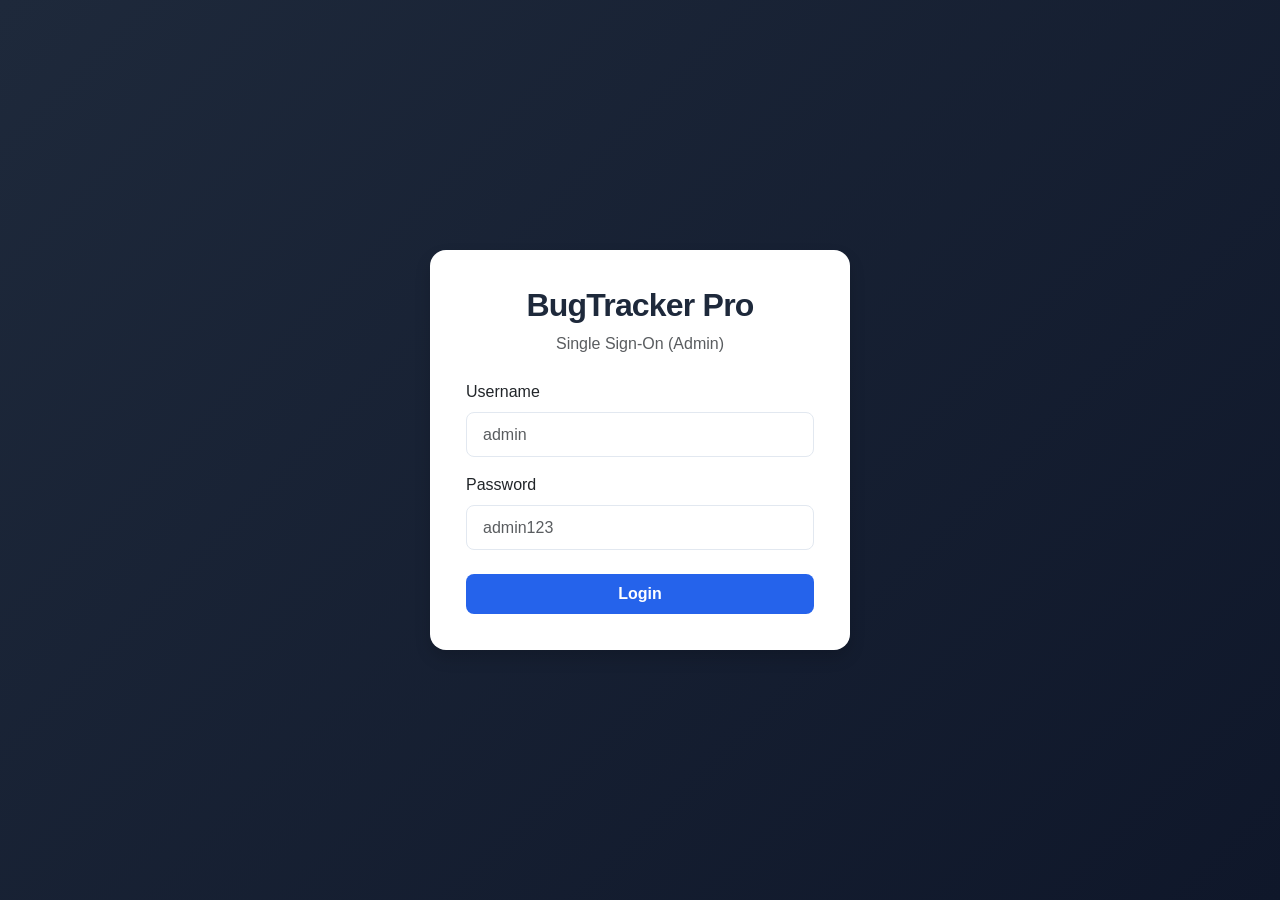
==== index.html @ f88227b3 "Add files via upload" ====
<!DOCTYPE html>
<html lang="en">
<head>
    <meta charset="UTF-8">
    <meta name="viewport" content="width=device-width, initial-scale=1.0">
    <title>BugTracker Pro | Admin Portal</title>
    
    <link href="https://cdn.jsdelivr.net/npm/bootstrap@5.3.0/dist/css/bootstrap.min.css" rel="stylesheet">
    
    <link rel="stylesheet" href="style.css">
</head>
<body class="bg-light">

    <div id="login-section" class="login-container">
        <div class="card shadow login-card">
            <div class="card-body">
                <div class="text-center mb-4">
                    <h2 class="fw-bold">BugTracker Pro</h2>
                    <p class="text-muted">Single Sign-On (Admin)</p>
                </div>
                
                <div class="mb-3">
                    <label class="form-label">Username</label>
                    <input type="text" id="username" class="form-control" placeholder="admin">
                </div>
                
                <div class="mb-4">
                    <label class="form-label">Password</label>
                    <input type="password" id="password" class="form-control" placeholder="admin123">
                </div>
                
                <button class="btn btn-primary w-100 py-2" onclick="handleLogin()">Login</button>
            </div>
        </div>
    </div>

    <div id="app-content" class="d-none">
        <nav class="navbar navbar-dark bg-dark px-4 py-3 shadow-sm">
            <span class="navbar-brand fw-bold">BugTracker Pro</span>
            <div class="d-flex align-items-center">
                <span class="text-light me-3 small">Logged in as: <strong>Admin</strong></span>
                <button class="btn btn-outline-danger btn-sm" onclick="handleLogout()">Logout</button>
            </div>
        </nav>
        
        <main class="container-fluid p-4">
            <div id="main-ui">
                 <div class="alert alert-success border-0 shadow-sm">
                    <h4 class="alert-heading">Welcome Back!</h4>
                    <p>The system is initialized and LocalStorage is active.</p>
                 </div>
                 
                 </div>
        </main>
    </div>

    <script src="storage.js"></script>
</body>
</html>
---- style.css ----
/* --- Root Variables for easy theme management --- */
:root {
    --primary: #2563eb;
    --primary-hover: #1d4ed8;
    --bg-light: #f8fafc;
    --text-main: #1e293b;
    --text-muted: #64748b;
    --white: #ffffff;
    --border-color: #e2e8f0;
    --open: #3b82f6;
    --resolved: #10b981;
    --overdue: #ef4444;
    --high: #dc2626;
    --medium: #f59e0b;
    --low: #6366f1;
}

body {
    background-color: var(--bg-light);
    color: var(--text-main);
    font-family: 'Inter', -apple-system, BlinkMacSystemFont, "Segoe UI", Roboto, sans-serif;
    margin: 0;
}

/* --- Login Section Enhancement --- */
.login-container {
    height: 100vh;
    display: flex;
    align-items: center;
    justify-content: center;
    background: linear-gradient(135deg, #1e293b 0%, #0f172a 100%);
}

.login-card {
    width: 100%;
    max-width: 420px;
    border: none;
    border-radius: 16px;
    padding: 20px;
    box-shadow: 0 25px 50px -12px rgba(0, 0, 0, 0.5);
}

.login-card h2 {
    color: var(--text-main);
    letter-spacing: -0.025em;
}

/* --- Navbar Styling --- */
.navbar {
    background-color: var(--white) !important;
    border-bottom: 1px solid var(--border-color);
    padding: 0.75rem 1.5rem;
}

.navbar-brand {
    color: var(--primary) !important;
    font-size: 1.25rem;
    letter-spacing: -0.01em;
}

/* --- Main Dashboard UI --- */
.main-content-wrapper {
    padding: 2rem;
}

.card-title {
    font-weight: 700;
    color: var(--text-main);
}

/* --- Kanban / Issue Cards --- */
.kanban-column {
    background-color: #f1f5f9;
    border-radius: 12px;
    min-height: 80vh;
    padding: 1rem;
    border: 1px solid var(--border-color);
}

.issue-card {
    background: var(--white);
    border-radius: 10px;
    padding: 1.25rem;
    margin-bottom: 1rem;
    border: 1px solid var(--border-color);
    box-shadow: 0 1px 3px rgba(0,0,0,0.1);
    transition: transform 0.2s ease, box-shadow 0.2s ease;
    cursor: pointer;
}

.issue-card:hover {
    transform: translateY(-2px);
    box-shadow: 0 10px 15px -3px rgba(0,0,0,0.1);
}

.prio-high { border-left: 5px solid var(--high); }
.prio-medium { border-left: 5px solid var(--medium); }
.prio-low { border-left: 5px solid var(--low); }

/* --- Badges & Tags --- */
.badge-status {
    font-size: 0.75rem;
    font-weight: 600;
    padding: 0.25rem 0.6rem;
    border-radius: 9999px;
    text-transform: uppercase;
}

.status-open { background: #dbeafe; color: #1e40af; }
.status-resolved { background: #dcfce7; color: #166534; }
.status-overdue { background: #fee2e2; color: #991b1b; }

/* --- Form Improvements --- */
.form-control {
    border-radius: 8px;
    border: 1px solid var(--border-color);
    padding: 0.6rem 1rem;
}

.form-control:focus {
    border-color: var(--primary);
    box-shadow: 0 0 0 3px rgba(37, 99, 235, 0.1);
}

.btn-primary {
    background-color: var(--primary);
    border: none;
    border-radius: 8px;
    font-weight: 600;
    transition: background 0.2s;
}

.btn-primary:hover {
    background-color: var(--primary-hover);
}
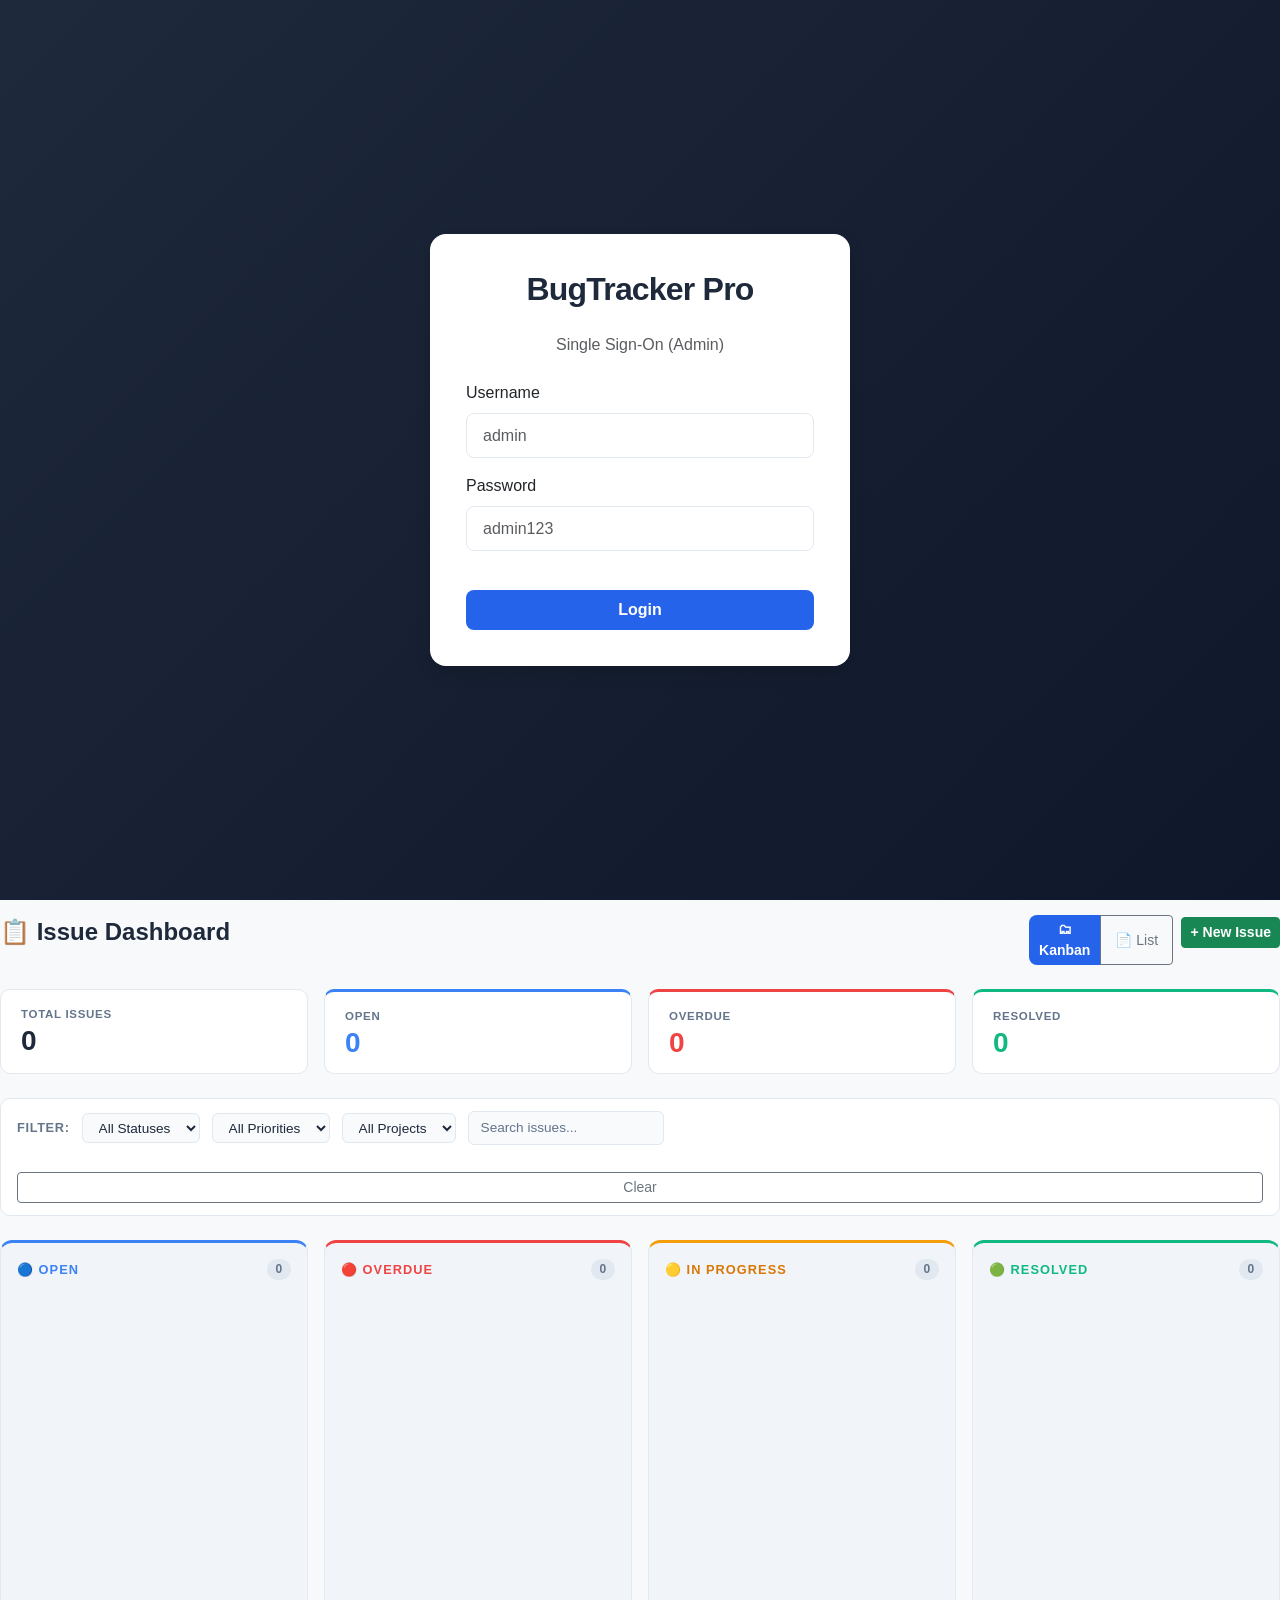
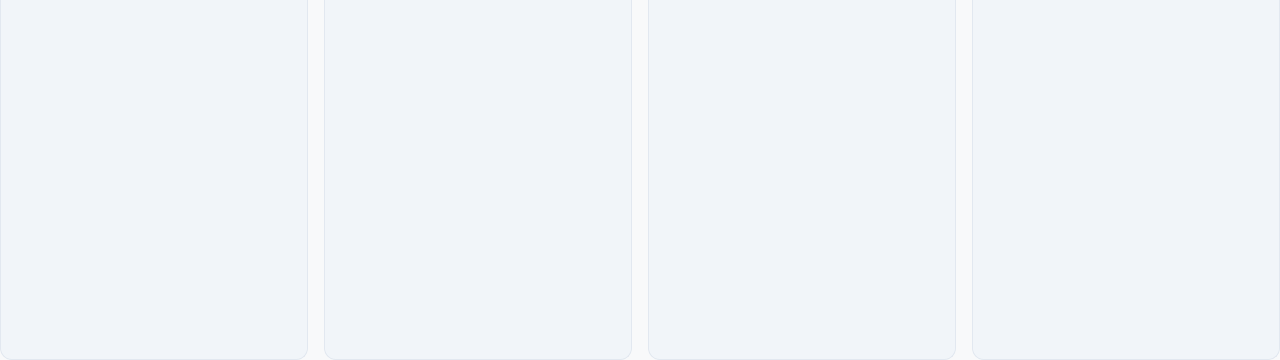
==== commit 113b58cf: "Update index.html" ====
--- a/index.html
+++ b/index.html
@@ -8,6 +8,54 @@
     <link href="https://cdn.jsdelivr.net/npm/bootstrap@5.3.0/dist/css/bootstrap.min.css" rel="stylesheet">
     
     <link rel="stylesheet" href="style.css">
+    <style>
+    .page-header { display:flex; align-items:center; justify-content:space-between; margin-bottom:1.5rem; flex-wrap:wrap; gap:0.75rem; }
+    .page-title { font-size:1.5rem; font-weight:700; color:var(--text-main); margin:0; }
+    .filter-bar { background:var(--white); border:1px solid var(--border-color); border-radius:10px; padding:0.75rem 1rem; margin-bottom:1.5rem; display:flex; align-items:center; gap:0.75rem; flex-wrap:wrap; }
+    .filter-bar select, .filter-bar input { border:1px solid var(--border-color); border-radius:6px; padding:0.35rem 0.75rem; font-size:0.85rem; color:var(--text-main); background:var(--bg-light); }
+    .filter-label { font-size:0.8rem; font-weight:600; color:var(--text-muted); text-transform:uppercase; letter-spacing:0.05em; }
+    #kanban-view .kanban-wrapper { display:grid; grid-template-columns:repeat(4,1fr); gap:1rem; align-items:start; }
+    @media(max-width:1100px){#kanban-view .kanban-wrapper{grid-template-columns:repeat(2,1fr);}}
+    @media(max-width:600px){#kanban-view .kanban-wrapper{grid-template-columns:1fr;}}
+    .kanban-column-header { display:flex; align-items:center; justify-content:space-between; margin-bottom:0.75rem; }
+    .kanban-column-title { font-size:0.8rem; font-weight:700; text-transform:uppercase; letter-spacing:0.08em; }
+    .kanban-count { background:var(--border-color); color:var(--text-muted); font-size:0.75rem; font-weight:700; border-radius:999px; padding:0.1rem 0.55rem; }
+    .issue-card .issue-summary { font-size:0.9rem; font-weight:600; color:var(--text-main); margin-bottom:0.5rem; line-height:1.3; }
+    .issue-card .issue-meta { display:flex; justify-content:space-between; align-items:center; margin-top:0.6rem; flex-wrap:wrap; gap:0.3rem; }
+    .issue-card .issue-project { font-size:0.75rem; color:var(--text-muted); font-weight:500; }
+    .issue-card .issue-assignee { font-size:0.72rem; background:#f1f5f9; color:var(--text-main); padding:0.15rem 0.5rem; border-radius:999px; font-weight:500; }
+    .issue-card .issue-date { font-size:0.72rem; color:var(--text-muted); }
+    .badge-priority { font-size:0.68rem; font-weight:700; padding:0.15rem 0.5rem; border-radius:4px; text-transform:uppercase; letter-spacing:0.04em; }
+    .prio-badge-high { background:#fee2e2; color:#991b1b; }
+    .prio-badge-medium { background:#fef3c7; color:#92400e; }
+    .prio-badge-low { background:#ede9fe; color:#4c1d95; }
+    .col-open { border-top:3px solid var(--open); }
+    .col-overdue { border-top:3px solid var(--overdue); }
+    .col-resolved { border-top:3px solid var(--resolved); }
+    #list-view table { background:var(--white); border-radius:10px; overflow:hidden; border:1px solid var(--border-color); }
+    #list-view thead th { font-size:0.75rem; font-weight:700; text-transform:uppercase; letter-spacing:0.06em; color:var(--text-muted); background:var(--bg-light); border-bottom:1px solid var(--border-color); padding:0.75rem 1rem; }
+    #list-view tbody td { font-size:0.875rem; padding:0.75rem 1rem; vertical-align:middle; border-bottom:1px solid #f1f5f9; }
+    #list-view tbody tr:last-child td { border-bottom:none; }
+    #list-view tbody tr:hover { background:#f8fafc; cursor:pointer; }
+    .stats-bar { display:grid; grid-template-columns:repeat(4,1fr); gap:1rem; margin-bottom:1.5rem; }
+    @media(max-width:700px){.stats-bar{grid-template-columns:repeat(2,1fr);}}
+    .stat-card { background:var(--white); border:1px solid var(--border-color); border-radius:10px; padding:1rem 1.25rem; }
+    .stat-card .stat-label { font-size:0.72rem; font-weight:700; text-transform:uppercase; letter-spacing:0.06em; color:var(--text-muted); margin-bottom:0.25rem; }
+    .stat-card .stat-value { font-size:1.75rem; font-weight:700; color:var(--text-main); line-height:1; }
+    .modal-content { border:none; border-radius:14px; box-shadow:0 25px 50px rgba(0,0,0,0.15); }
+    .modal-header { border-bottom:1px solid var(--border-color); padding:1.25rem 1.5rem; }
+    .modal-body { padding:1.5rem; }
+    .issue-detail-grid { display:grid; grid-template-columns:1fr 1fr; gap:1rem; }
+    @media(max-width:600px){.issue-detail-grid{grid-template-columns:1fr;}}
+    .detail-field { background:var(--bg-light); border-radius:8px; padding:0.75rem 1rem; }
+    .detail-field label { font-size:0.7rem; font-weight:700; text-transform:uppercase; letter-spacing:0.06em; color:var(--text-muted); display:block; margin-bottom:0.25rem; }
+    .detail-field .detail-value { font-size:0.9rem; font-weight:500; color:var(--text-main); }
+    .detail-field.span-2 { grid-column:span 2; }
+    .resolution-section { background:#f0fdf4; border:1px solid #bbf7d0; border-radius:10px; padding:1rem; margin-top:1rem; }
+    .resolution-section h6 { font-size:0.75rem; font-weight:700; text-transform:uppercase; letter-spacing:0.06em; color:#166534; margin-bottom:0.75rem; }
+    .empty-state { text-align:center; padding:3rem 1rem; color:var(--text-muted); }
+    .empty-state .empty-icon { font-size:2.5rem; margin-bottom:0.5rem; }
+</style>
 </head>
 <body class="bg-light">
 
@@ -54,6 +102,335 @@
         </main>
     </div>
 
+    <div id="main-ui">
+
+    <!-- Single Issue Modal -->
+    <div class="modal fade" id="issueModal" tabindex="-1">
+        <div class="modal-dialog modal-lg modal-dialog-centered">
+            <div class="modal-content">
+                <div class="modal-header">
+                    <div>
+                        <div class="d-flex align-items-center gap-2 mb-1">
+                            <span id="modal-status-badge" class="badge-status"></span>
+                            <span id="modal-priority-badge" class="badge-priority"></span>
+                        </div>
+                        <h5 class="modal-title fw-bold mb-0" id="modal-summary">Issue Title</h5>
+                    </div>
+                    <button type="button" class="btn-close" data-bs-dismiss="modal"></button>
+                </div>
+                <div class="modal-body">
+                    <div class="issue-detail-grid" id="modal-detail-grid"></div>
+                    <div id="modal-resolution-section" class="resolution-section d-none">
+                        <h6>✅ Resolution Details</h6>
+                        <div class="issue-detail-grid">
+                            <div class="detail-field">
+                                <label>Resolution Summary</label>
+                                <div class="detail-value" id="modal-res-summary">—</div>
+                            </div>
+                            <div class="detail-field">
+                                <label>Resolution Date</label>
+                                <div class="detail-value" id="modal-res-date">—</div>
+                            </div>
+                        </div>
+                    </div>
+                </div>
+                <div class="modal-footer border-0">
+                    <button class="btn btn-outline-secondary btn-sm" data-bs-dismiss="modal">Close</button>
+                    <button class="btn btn-primary btn-sm" id="modal-edit-btn">Edit Issue</button>
+                </div>
+            </div>
+        </div>
+    </div>
+
+    <!-- Page Header -->
+    <div class="page-header">
+        <h1 class="page-title">📋 Issue Dashboard</h1>
+        <div class="d-flex gap-2 align-items-center flex-wrap">
+            <div class="btn-group" role="group">
+                <button class="btn btn-primary btn-sm" id="btn-kanban" onclick="switchView('kanban')">🗂 Kanban</button>
+                <button class="btn btn-outline-secondary btn-sm" id="btn-list" onclick="switchView('list')">📄 List</button>
+            </div>
+            <a href="IssueCreation.html" class="btn btn-success btn-sm fw-semibold">+ New Issue</a>
+        </div>
+    </div>
+
+    <!-- Stats Bar -->
+    <div class="stats-bar">
+        <div class="stat-card">
+            <div class="stat-label">Total Issues</div>
+            <div class="stat-value" id="stat-total">0</div>
+        </div>
+        <div class="stat-card" style="border-top:3px solid var(--open)">
+            <div class="stat-label">Open</div>
+            <div class="stat-value" id="stat-open" style="color:var(--open)">0</div>
+        </div>
+        <div class="stat-card" style="border-top:3px solid var(--overdue)">
+            <div class="stat-label">Overdue</div>
+            <div class="stat-value" id="stat-overdue" style="color:var(--overdue)">0</div>
+        </div>
+        <div class="stat-card" style="border-top:3px solid var(--resolved)">
+            <div class="stat-label">Resolved</div>
+            <div class="stat-value" id="stat-resolved" style="color:var(--resolved)">0</div>
+        </div>
+    </div>
+
+    <!-- Filter Bar -->
+    <div class="filter-bar">
+        <span class="filter-label">Filter:</span>
+        <select id="filter-status" onchange="applyFilters()">
+            <option value="">All Statuses</option>
+            <option value="open">Open</option>
+            <option value="resolved">Resolved</option>
+            <option value="overdue">Overdue</option>
+        </select>
+        <select id="filter-priority" onchange="applyFilters()">
+            <option value="">All Priorities</option>
+            <option value="high">High</option>
+            <option value="medium">Medium</option>
+            <option value="low">Low</option>
+        </select>
+        <select id="filter-project" onchange="applyFilters()">
+            <option value="">All Projects</option>
+        </select>
+        <input type="text" id="filter-search" placeholder="Search issues..." oninput="applyFilters()" style="min-width:160px;">
+        <button class="btn btn-outline-secondary btn-sm" onclick="clearFilters()">Clear</button>
+    </div>
+
+    <!-- Kanban View -->
+    <div id="kanban-view">
+        <div class="kanban-wrapper">
+            <div class="kanban-column col-open">
+                <div class="kanban-column-header">
+                    <span class="kanban-column-title" style="color:var(--open)">🔵 Open</span>
+                    <span class="kanban-count" id="count-open">0</span>
+                </div>
+                <div id="cards-open"></div>
+                <div class="empty-state d-none" id="empty-open"><div class="empty-icon">🎉</div><div style="font-size:0.8rem">No open issues</div></div>
+            </div>
+            <div class="kanban-column col-overdue">
+                <div class="kanban-column-header">
+                    <span class="kanban-column-title" style="color:var(--overdue)">🔴 Overdue</span>
+                    <span class="kanban-count" id="count-overdue">0</span>
+                </div>
+                <div id="cards-overdue"></div>
+                <div class="empty-state d-none" id="empty-overdue"><div class="empty-icon">✅</div><div style="font-size:0.8rem">None overdue</div></div>
+            </div>
+            <div class="kanban-column" style="border-top:3px solid #f59e0b">
+                <div class="kanban-column-header">
+                    <span class="kanban-column-title" style="color:#d97706">🟡 In Progress</span>
+                    <span class="kanban-count" id="count-inprogress">0</span>
+                </div>
+                <div id="cards-inprogress"></div>
+                <div class="empty-state d-none" id="empty-inprogress"><div class="empty-icon">🚀</div><div style="font-size:0.8rem">Nothing in progress</div></div>
+            </div>
+            <div class="kanban-column col-resolved">
+                <div class="kanban-column-header">
+                    <span class="kanban-column-title" style="color:var(--resolved)">🟢 Resolved</span>
+                    <span class="kanban-count" id="count-resolved">0</span>
+                </div>
+                <div id="cards-resolved"></div>
+                <div class="empty-state d-none" id="empty-resolved"><div class="empty-icon">📭</div><div style="font-size:0.8rem">None resolved yet</div></div>
+            </div>
+        </div>
+    </div>
+
+    <!-- List View -->
+    <div id="list-view" class="d-none">
+        <div class="table-responsive">
+            <table class="table table-hover mb-0">
+                <thead>
+                    <tr>
+                        <th style="cursor:pointer" onclick="sortBy('id')">#ID ↕</th>
+                        <th style="cursor:pointer" onclick="sortBy('summary')">Summary ↕</th>
+                        <th style="cursor:pointer" onclick="sortBy('project')">Project ↕</th>
+                        <th style="cursor:pointer" onclick="sortBy('assignedTo')">Assignee ↕</th>
+                        <th style="cursor:pointer" onclick="sortBy('priority')">Priority ↕</th>
+                        <th style="cursor:pointer" onclick="sortBy('status')">Status ↕</th>
+                        <th style="cursor:pointer" onclick="sortBy('date')">Date ↕</th>
+                    </tr>
+                </thead>
+                <tbody id="list-tbody"></tbody>
+            </table>
+        </div>
+        <div class="empty-state d-none" id="empty-list">
+            <div class="empty-icon">🔍</div>
+            <div>No issues found.</div>
+        </div>
+    </div>
+
+</div><!-- end #main-ui -->
+
+    <script src="https://cdn.jsdelivr.net/npm/bootstrap@5.3.0/dist/js/bootstrap.bundle.min.js"></script>
+    
     <script src="storage.js"></script>
+
+    <script>
+let allIssues = [], filteredIssues = [], currentView = 'kanban', sortKey = 'id', sortAsc = true;
+const PRIORITY_ORDER = { high:0, medium:1, low:2 };
+
+function statusBadgeHtml(s) {
+    const m = { open:'status-open', resolved:'status-resolved', overdue:'status-overdue' };
+    return `<span class="badge-status ${m[s]||'status-open'}">${s}</span>`;
+}
+function priorityBadgeHtml(p) {
+    const m = { high:'prio-badge-high', medium:'prio-badge-medium', low:'prio-badge-low' };
+    return `<span class="badge-priority ${m[p]||'prio-badge-low'}">${p}</span>`;
+}
+function formatDate(d) {
+    if (!d) return '—';
+    const dt = new Date(d);
+    return isNaN(dt) ? d : dt.toLocaleDateString('en-ZA', { day:'2-digit', month:'short', year:'numeric' });
+}
+function loadIssues() {
+    allIssues = BTS.getData(BTS.KEYS.ISSUES) || [];
+    populateProjectFilter();
+    applyFilters();
+}
+function updateStats(issues) {
+    document.getElementById('stat-total').textContent = issues.length;
+    document.getElementById('stat-open').textContent = issues.filter(i=>i.status==='open').length;
+    document.getElementById('stat-overdue').textContent = issues.filter(i=>i.status==='overdue').length;
+    document.getElementById('stat-resolved').textContent = issues.filter(i=>i.status==='resolved').length;
+}
+function populateProjectFilter() {
+    const sel = document.getElementById('filter-project');
+    const projects = [...new Set(allIssues.map(i=>i.project).filter(Boolean))].sort();
+    const cur = sel.value;
+    sel.innerHTML = '<option value="">All Projects</option>';
+    projects.forEach(p => { const o=document.createElement('option'); o.value=p; o.textContent=p; if(p===cur)o.selected=true; sel.appendChild(o); });
+}
+function applyFilters() {
+    const sf=document.getElementById('filter-status').value;
+    const pf=document.getElementById('filter-priority').value;
+    const jf=document.getElementById('filter-project').value;
+    const qf=document.getElementById('filter-search').value.toLowerCase();
+    filteredIssues = allIssues.filter(i => {
+        if(sf && i.status!==sf) return false;
+        if(pf && i.priority!==pf) return false;
+        if(jf && i.project!==jf) return false;
+        if(qf && !(i.summary||'').toLowerCase().includes(qf) && !(i.description||'').toLowerCase().includes(qf)) return false;
+        return true;
+    });
+    updateStats(filteredIssues);
+    renderCurrentView();
+}
+function clearFilters() {
+    document.getElementById('filter-status').value='';
+    document.getElementById('filter-priority').value='';
+    document.getElementById('filter-project').value='';
+    document.getElementById('filter-search').value='';
+    applyFilters();
+}
+function switchView(view) {
+    currentView = view;
+    document.getElementById('kanban-view').classList.toggle('d-none', view!=='kanban');
+    document.getElementById('list-view').classList.toggle('d-none', view!=='list');
+    document.getElementById('btn-kanban').className = view==='kanban' ? 'btn btn-primary btn-sm' : 'btn btn-outline-secondary btn-sm';
+    document.getElementById('btn-list').className = view==='list' ? 'btn btn-primary btn-sm' : 'btn btn-outline-secondary btn-sm';
+    renderCurrentView();
+}
+function renderCurrentView() { currentView==='kanban' ? renderKanban() : renderList(); }
+function buildIssueCard(issue) {
+    const card = document.createElement('div');
+    card.className = `issue-card prio-${issue.priority}`;
+    card.innerHTML = `
+        <div class="d-flex justify-content-between align-items-start mb-1">
+            ${priorityBadgeHtml(issue.priority)}
+            <span style="font-size:0.72rem;color:var(--text-muted)">#${issue.id}</span>
+        </div>
+        <div class="issue-summary">${issue.summary||'Untitled'}</div>
+        <div class="issue-project">${issue.project||'—'}</div>
+        <div class="issue-meta">
+            <span class="issue-assignee">👤 ${issue.assignedTo||'Unassigned'}</span>
+            <span class="issue-date">${formatDate(issue.date)}</span>
+        </div>`;
+    card.addEventListener('click', ()=>openIssueModal(issue.id));
+    return card;
+}
+function renderKanban() {
+    const cols = {
+        open:       {cards:'cards-open',      count:'count-open',      empty:'empty-open'},
+        overdue:    {cards:'cards-overdue',    count:'count-overdue',   empty:'empty-overdue'},
+        inprogress: {cards:'cards-inprogress', count:'count-inprogress',empty:'empty-inprogress'},
+        resolved:   {cards:'cards-resolved',   count:'count-resolved',  empty:'empty-resolved'}
+    };
+    Object.values(cols).forEach(c=>{ document.getElementById(c.cards).innerHTML=''; });
+    const cat = {open:[],overdue:[],inprogress:[],resolved:[]};
+    filteredIssues.forEach(i=>{
+        if(i.status==='resolved') cat.resolved.push(i);
+        else if(i.status==='overdue') cat.overdue.push(i);
+        else if(i.assignedTo) cat.inprogress.push(i);
+        else cat.open.push(i);
+    });
+    Object.entries(cat).forEach(([key,issues])=>{
+        const col=cols[key];
+        document.getElementById(col.count).textContent=issues.length;
+        issues.sort((a,b)=>(PRIORITY_ORDER[a.priority]??2)-(PRIORITY_ORDER[b.priority]??2));
+        const emptyEl=document.getElementById(col.empty);
+        if(issues.length===0){emptyEl.classList.remove('d-none');}
+        else{emptyEl.classList.add('d-none');issues.forEach(i=>document.getElementById(col.cards).appendChild(buildIssueCard(i)));}
+    });
+}
+function sortBy(key) { if(sortKey===key)sortAsc=!sortAsc; else{sortKey=key;sortAsc=true;} renderList(); }
+function renderList() {
+    const tbody=document.getElementById('list-tbody');
+    const emptyEl=document.getElementById('empty-list');
+    tbody.innerHTML='';
+    const sorted=[...filteredIssues].sort((a,b)=>{
+        let av=a[sortKey]??'', bv=b[sortKey]??'';
+        if(sortKey==='priority'){av=PRIORITY_ORDER[av]??9;bv=PRIORITY_ORDER[bv]??9;}
+        if(typeof av==='string')av=av.toLowerCase();
+        if(typeof bv==='string')bv=bv.toLowerCase();
+        return sortAsc?(av<bv?-1:av>bv?1:0):(av>bv?-1:av<bv?1:0);
+    });
+    if(sorted.length===0){emptyEl.classList.remove('d-none');return;}
+    emptyEl.classList.add('d-none');
+    sorted.forEach(issue=>{
+        const tr=document.createElement('tr');
+        tr.innerHTML=`
+            <td><span style="font-size:0.75rem;color:var(--text-muted)">#${issue.id}</span></td>
+            <td><strong>${issue.summary||'—'}</strong></td>
+            <td>${issue.project||'—'}</td>
+            <td><span class="issue-assignee">👤 ${issue.assignedTo||'Unassigned'}</span></td>
+            <td>${priorityBadgeHtml(issue.priority)}</td>
+            <td>${statusBadgeHtml(issue.status)}</td>
+            <td><span style="font-size:0.8rem;color:var(--text-muted)">${formatDate(issue.date)}</span></td>`;
+        tr.addEventListener('click',()=>openIssueModal(issue.id));
+        tbody.appendChild(tr);
+    });
+}
+function openIssueModal(issueId) {
+    const issue=allIssues.find(i=>i.id==issueId);
+    if(!issue) return;
+    document.getElementById('modal-summary').textContent=issue.summary||'Untitled';
+    const sb=document.getElementById('modal-status-badge');
+    sb.className=`badge-status status-${issue.status}`; sb.textContent=issue.status;
+    const pb=document.getElementById('modal-priority-badge');
+    pb.className=`badge-priority prio-badge-${issue.priority}`; pb.textContent=issue.priority;
+    document.getElementById('modal-detail-grid').innerHTML=`
+        <div class="detail-field span-2"><label>Description</label><div class="detail-value">${issue.description||'No description.'}</div></div>
+        <div class="detail-field"><label>Project</label><div class="detail-value">${issue.project||'—'}</div></div>
+        <div class="detail-field"><label>Assigned To</label><div class="detail-value">👤 ${issue.assignedTo||'Unassigned'}</div></div>
+        <div class="detail-field"><label>Reported By</label><div class="detail-value">${issue.person||'—'}</div></div>
+        <div class="detail-field"><label>Date Identified</label><div class="detail-value">${formatDate(issue.date)}</div></div>
+        <div class="detail-field"><label>Target Resolution</label><div class="detail-value">${formatDate(issue.dueDate)}</div></div>
+        <div class="detail-field"><label>Issue ID</label><div class="detail-value">#${issue.id}</div></div>`;
+    const resSection=document.getElementById('modal-resolution-section');
+    if(issue.status==='resolved'&&(issue.resolutionSummary||issue.resolutionDate)){
+        resSection.classList.remove('d-none');
+        document.getElementById('modal-res-summary').textContent=issue.resolutionSummary||'—';
+        document.getElementById('modal-res-date').textContent=formatDate(issue.resolutionDate);
+    } else { resSection.classList.add('d-none'); }
+    document.getElementById('modal-edit-btn').onclick=()=>{ window.location.href=`IssueCreation.html?edit=${issue.id}`; };
+    new bootstrap.Modal(document.getElementById('issueModal')).show();
+}
+
+// Hook into Role 1's showApp so dashboard loads after login
+const _orig = window.showApp;
+window.showApp = function() {
+    _orig && _orig();
+    if(localStorage.getItem('bts_admin_logged_in')==='true') loadIssues();
+};
+</script>
 </body>
-</html>+</html>
--- a/style.css
+++ b/style.css
@@ -132,4 +132,92 @@
 
 .btn-primary:hover {
     background-color: var(--primary-hover);
+}
+#createForm,
+#editForm {
+  background: var(--white);
+  padding: 25px 30px;
+  border-radius: 10px;
+  max-width: 900px;
+  margin: auto;
+  box-shadow: 0 4px 12px rgba(0,0,0,0.08);
+}
+
+h2 {
+  text-align: center;
+  margin-bottom: 25px;
+}
+
+.form-row {
+  display: grid;
+  grid-template-columns: 1fr 1fr;
+  gap: 15px;
+  margin-bottom: 12px;
+}
+
+#summary,
+#description {
+  grid-column: span 2;
+}
+
+#summary,
+#description,
+#person,
+#project,
+#status,
+#priority,
+#dueDate,
+#resolutionSummary,
+#resolutionDate {
+  width: 100%;
+  padding: 10px;
+  border-radius: 6px;
+  border: 1px solid var(--border-color);
+  background: var(--white);
+  color: var(--text-main);
+  font-size: 14px;
+}
+
+#summary:focus,
+#description:focus,
+#person:focus,
+#project:focus,
+#status:focus,
+#priority:focus,
+#dueDate:focus,
+#resolutionSummary:focus,
+#resolutionDate:focus {
+  border-color: var(--primary);
+  outline: none;
+}
+
+::placeholder {
+  color: var(--text-muted);
+}
+
+#description {
+  min-height: 80px;
+}
+
+button {
+  margin-top: 15px;
+  padding: 12px;
+  width: 100%;
+  border: none;
+  border-radius: 6px;
+  background: var(--primary);
+  color: var(--white);
+  font-size: 16px;
+  cursor: pointer;
+}
+
+button:hover {
+  background: var(--primary-hover);
+}
+
+#resolutionFields {
+  background: var(--bg-light);
+  padding: 15px;
+  border-radius: 6px;
+  border: 1px solid var(--border-color);
 }
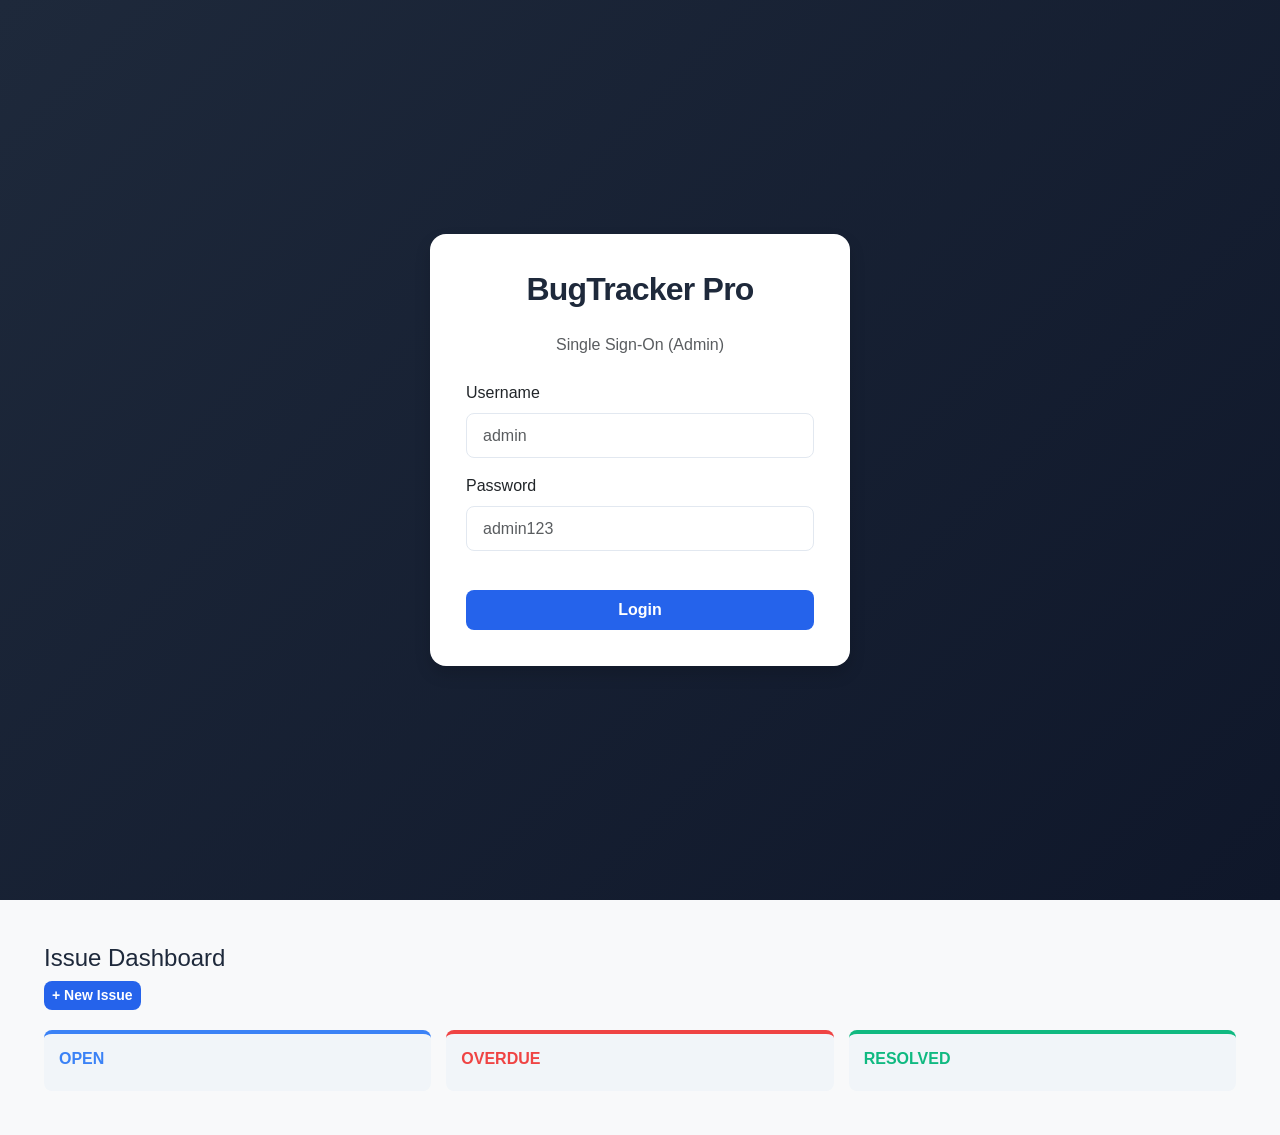
==== commit f739ad54: "Update index.html" ====
--- a/index.html
+++ b/index.html
@@ -8,54 +8,7 @@
     <link href="https://cdn.jsdelivr.net/npm/bootstrap@5.3.0/dist/css/bootstrap.min.css" rel="stylesheet">
     
     <link rel="stylesheet" href="style.css">
-    <style>
-    .page-header { display:flex; align-items:center; justify-content:space-between; margin-bottom:1.5rem; flex-wrap:wrap; gap:0.75rem; }
-    .page-title { font-size:1.5rem; font-weight:700; color:var(--text-main); margin:0; }
-    .filter-bar { background:var(--white); border:1px solid var(--border-color); border-radius:10px; padding:0.75rem 1rem; margin-bottom:1.5rem; display:flex; align-items:center; gap:0.75rem; flex-wrap:wrap; }
-    .filter-bar select, .filter-bar input { border:1px solid var(--border-color); border-radius:6px; padding:0.35rem 0.75rem; font-size:0.85rem; color:var(--text-main); background:var(--bg-light); }
-    .filter-label { font-size:0.8rem; font-weight:600; color:var(--text-muted); text-transform:uppercase; letter-spacing:0.05em; }
-    #kanban-view .kanban-wrapper { display:grid; grid-template-columns:repeat(4,1fr); gap:1rem; align-items:start; }
-    @media(max-width:1100px){#kanban-view .kanban-wrapper{grid-template-columns:repeat(2,1fr);}}
-    @media(max-width:600px){#kanban-view .kanban-wrapper{grid-template-columns:1fr;}}
-    .kanban-column-header { display:flex; align-items:center; justify-content:space-between; margin-bottom:0.75rem; }
-    .kanban-column-title { font-size:0.8rem; font-weight:700; text-transform:uppercase; letter-spacing:0.08em; }
-    .kanban-count { background:var(--border-color); color:var(--text-muted); font-size:0.75rem; font-weight:700; border-radius:999px; padding:0.1rem 0.55rem; }
-    .issue-card .issue-summary { font-size:0.9rem; font-weight:600; color:var(--text-main); margin-bottom:0.5rem; line-height:1.3; }
-    .issue-card .issue-meta { display:flex; justify-content:space-between; align-items:center; margin-top:0.6rem; flex-wrap:wrap; gap:0.3rem; }
-    .issue-card .issue-project { font-size:0.75rem; color:var(--text-muted); font-weight:500; }
-    .issue-card .issue-assignee { font-size:0.72rem; background:#f1f5f9; color:var(--text-main); padding:0.15rem 0.5rem; border-radius:999px; font-weight:500; }
-    .issue-card .issue-date { font-size:0.72rem; color:var(--text-muted); }
-    .badge-priority { font-size:0.68rem; font-weight:700; padding:0.15rem 0.5rem; border-radius:4px; text-transform:uppercase; letter-spacing:0.04em; }
-    .prio-badge-high { background:#fee2e2; color:#991b1b; }
-    .prio-badge-medium { background:#fef3c7; color:#92400e; }
-    .prio-badge-low { background:#ede9fe; color:#4c1d95; }
-    .col-open { border-top:3px solid var(--open); }
-    .col-overdue { border-top:3px solid var(--overdue); }
-    .col-resolved { border-top:3px solid var(--resolved); }
-    #list-view table { background:var(--white); border-radius:10px; overflow:hidden; border:1px solid var(--border-color); }
-    #list-view thead th { font-size:0.75rem; font-weight:700; text-transform:uppercase; letter-spacing:0.06em; color:var(--text-muted); background:var(--bg-light); border-bottom:1px solid var(--border-color); padding:0.75rem 1rem; }
-    #list-view tbody td { font-size:0.875rem; padding:0.75rem 1rem; vertical-align:middle; border-bottom:1px solid #f1f5f9; }
-    #list-view tbody tr:last-child td { border-bottom:none; }
-    #list-view tbody tr:hover { background:#f8fafc; cursor:pointer; }
-    .stats-bar { display:grid; grid-template-columns:repeat(4,1fr); gap:1rem; margin-bottom:1.5rem; }
-    @media(max-width:700px){.stats-bar{grid-template-columns:repeat(2,1fr);}}
-    .stat-card { background:var(--white); border:1px solid var(--border-color); border-radius:10px; padding:1rem 1.25rem; }
-    .stat-card .stat-label { font-size:0.72rem; font-weight:700; text-transform:uppercase; letter-spacing:0.06em; color:var(--text-muted); margin-bottom:0.25rem; }
-    .stat-card .stat-value { font-size:1.75rem; font-weight:700; color:var(--text-main); line-height:1; }
-    .modal-content { border:none; border-radius:14px; box-shadow:0 25px 50px rgba(0,0,0,0.15); }
-    .modal-header { border-bottom:1px solid var(--border-color); padding:1.25rem 1.5rem; }
-    .modal-body { padding:1.5rem; }
-    .issue-detail-grid { display:grid; grid-template-columns:1fr 1fr; gap:1rem; }
-    @media(max-width:600px){.issue-detail-grid{grid-template-columns:1fr;}}
-    .detail-field { background:var(--bg-light); border-radius:8px; padding:0.75rem 1rem; }
-    .detail-field label { font-size:0.7rem; font-weight:700; text-transform:uppercase; letter-spacing:0.06em; color:var(--text-muted); display:block; margin-bottom:0.25rem; }
-    .detail-field .detail-value { font-size:0.9rem; font-weight:500; color:var(--text-main); }
-    .detail-field.span-2 { grid-column:span 2; }
-    .resolution-section { background:#f0fdf4; border:1px solid #bbf7d0; border-radius:10px; padding:1rem; margin-top:1rem; }
-    .resolution-section h6 { font-size:0.75rem; font-weight:700; text-transform:uppercase; letter-spacing:0.06em; color:#166534; margin-bottom:0.75rem; }
-    .empty-state { text-align:center; padding:3rem 1rem; color:var(--text-muted); }
-    .empty-state .empty-icon { font-size:2.5rem; margin-bottom:0.5rem; }
-</style>
+   
 </head>
 <body class="bg-light">
 
@@ -101,336 +54,149 @@
                  </div>
         </main>
     </div>
-
-    <div id="main-ui">
-
-    <!-- Single Issue Modal -->
-    <div class="modal fade" id="issueModal" tabindex="-1">
-        <div class="modal-dialog modal-lg modal-dialog-centered">
-            <div class="modal-content">
-                <div class="modal-header">
-                    <div>
-                        <div class="d-flex align-items-center gap-2 mb-1">
-                            <span id="modal-status-badge" class="badge-status"></span>
-                            <span id="modal-priority-badge" class="badge-priority"></span>
-                        </div>
-                        <h5 class="modal-title fw-bold mb-0" id="modal-summary">Issue Title</h5>
-                    </div>
-                    <button type="button" class="btn-close" data-bs-dismiss="modal"></button>
-                </div>
-                <div class="modal-body">
-                    <div class="issue-detail-grid" id="modal-detail-grid"></div>
-                    <div id="modal-resolution-section" class="resolution-section d-none">
-                        <h6>✅ Resolution Details</h6>
-                        <div class="issue-detail-grid">
-                            <div class="detail-field">
-                                <label>Resolution Summary</label>
-                                <div class="detail-value" id="modal-res-summary">—</div>
-                            </div>
-                            <div class="detail-field">
-                                <label>Resolution Date</label>
-                                <div class="detail-value" id="modal-res-date">—</div>
-                            </div>
-                        </div>
-                    </div>
-                </div>
-                <div class="modal-footer border-0">
-                    <button class="btn btn-outline-secondary btn-sm" data-bs-dismiss="modal">Close</button>
-                    <button class="btn btn-primary btn-sm" id="modal-edit-btn">Edit Issue</button>
-                </div>
+ 
+    <main class="container-fluid p-4">
+            <div id="main-ui" style="padding: 20px;">
+
+                <!-- Header -->
+                <div style="margin-bottom: 20px;">
+                    <h4>Issue Dashboard</h4>
+                    <a href="IssueCreation.html" class="btn btn-primary btn-sm">+ New Issue</a>
+                </div>
+
+                <!-- Single Issue Detail -->
+                <div id="issue-detail" style="display: none; background: white; border: 1px solid #ddd; border-radius: 8px; padding: 20px; margin-bottom: 20px;">
+                    <button id="close-detail-btn" class="btn btn-danger btn-sm" style="float: right;">Close</button>
+                    <h5 id="detail-summary"></h5>
+                    <hr>
+                    <p><strong>Description:</strong> <span id="detail-description"></span></p>
+                    <p><strong>Project:</strong> <span id="detail-project"></span></p>
+                    <p><strong>Assigned To:</strong> <span id="detail-assignedTo"></span></p>
+                    <p><strong>Reported By:</strong> <span id="detail-person"></span></p>
+                    <p><strong>Status:</strong> <span id="detail-status"></span></p>
+                    <p><strong>Priority:</strong> <span id="detail-priority"></span></p>
+                    <p><strong>Date Identified:</strong> <span id="detail-date"></span></p>
+                    <p><strong>Due Date:</strong> <span id="detail-dueDate"></span></p>
+
+                    <div id="detail-resolution" style="display: none; background: #f0fff4; border: 1px solid #b2dfdb; padding: 10px; border-radius: 6px; margin-top: 10px;">
+                        <p><strong>Resolution Summary:</strong> <span id="detail-resolutionSummary"></span></p>
+                        <p><strong>Resolution Date:</strong> <span id="detail-resolutionDate"></span></p>
+                    </div>
+                </div>
+
+                <!-- Kanban Board -->
+                <div style="display: grid; grid-template-columns: repeat(3, 1fr); gap: 15px;">
+
+                    <div style="background: #f1f5f9; border-radius: 8px; padding: 15px; border-top: 4px solid #3b82f6;">
+                        <h6 style="color: #3b82f6; text-transform: uppercase; font-weight: 700;">Open</h6>
+                        <div id="col-open"></div>
+                    </div>
+
+                    <div style="background: #f1f5f9; border-radius: 8px; padding: 15px; border-top: 4px solid #ef4444;">
+                        <h6 style="color: #ef4444; text-transform: uppercase; font-weight: 700;">Overdue</h6>
+                        <div id="col-overdue"></div>
+                    </div>
+
+                    <div style="background: #f1f5f9; border-radius: 8px; padding: 15px; border-top: 4px solid #10b981;">
+                        <h6 style="color: #10b981; text-transform: uppercase; font-weight: 700;">Resolved</h6>
+                        <div id="col-resolved"></div>
+                    </div>
+
+                </div>
+
             </div>
-        </div>
+        </main>
     </div>
 
-    <!-- Page Header -->
-    <div class="page-header">
-        <h1 class="page-title">📋 Issue Dashboard</h1>
-        <div class="d-flex gap-2 align-items-center flex-wrap">
-            <div class="btn-group" role="group">
-                <button class="btn btn-primary btn-sm" id="btn-kanban" onclick="switchView('kanban')">🗂 Kanban</button>
-                <button class="btn btn-outline-secondary btn-sm" id="btn-list" onclick="switchView('list')">📄 List</button>
-            </div>
-            <a href="IssueCreation.html" class="btn btn-success btn-sm fw-semibold">+ New Issue</a>
-        </div>
-    </div>
-
-    <!-- Stats Bar -->
-    <div class="stats-bar">
-        <div class="stat-card">
-            <div class="stat-label">Total Issues</div>
-            <div class="stat-value" id="stat-total">0</div>
-        </div>
-        <div class="stat-card" style="border-top:3px solid var(--open)">
-            <div class="stat-label">Open</div>
-            <div class="stat-value" id="stat-open" style="color:var(--open)">0</div>
-        </div>
-        <div class="stat-card" style="border-top:3px solid var(--overdue)">
-            <div class="stat-label">Overdue</div>
-            <div class="stat-value" id="stat-overdue" style="color:var(--overdue)">0</div>
-        </div>
-        <div class="stat-card" style="border-top:3px solid var(--resolved)">
-            <div class="stat-label">Resolved</div>
-            <div class="stat-value" id="stat-resolved" style="color:var(--resolved)">0</div>
-        </div>
-    </div>
-
-    <!-- Filter Bar -->
-    <div class="filter-bar">
-        <span class="filter-label">Filter:</span>
-        <select id="filter-status" onchange="applyFilters()">
-            <option value="">All Statuses</option>
-            <option value="open">Open</option>
-            <option value="resolved">Resolved</option>
-            <option value="overdue">Overdue</option>
-        </select>
-        <select id="filter-priority" onchange="applyFilters()">
-            <option value="">All Priorities</option>
-            <option value="high">High</option>
-            <option value="medium">Medium</option>
-            <option value="low">Low</option>
-        </select>
-        <select id="filter-project" onchange="applyFilters()">
-            <option value="">All Projects</option>
-        </select>
-        <input type="text" id="filter-search" placeholder="Search issues..." oninput="applyFilters()" style="min-width:160px;">
-        <button class="btn btn-outline-secondary btn-sm" onclick="clearFilters()">Clear</button>
-    </div>
-
-    <!-- Kanban View -->
-    <div id="kanban-view">
-        <div class="kanban-wrapper">
-            <div class="kanban-column col-open">
-                <div class="kanban-column-header">
-                    <span class="kanban-column-title" style="color:var(--open)">🔵 Open</span>
-                    <span class="kanban-count" id="count-open">0</span>
-                </div>
-                <div id="cards-open"></div>
-                <div class="empty-state d-none" id="empty-open"><div class="empty-icon">🎉</div><div style="font-size:0.8rem">No open issues</div></div>
-            </div>
-            <div class="kanban-column col-overdue">
-                <div class="kanban-column-header">
-                    <span class="kanban-column-title" style="color:var(--overdue)">🔴 Overdue</span>
-                    <span class="kanban-count" id="count-overdue">0</span>
-                </div>
-                <div id="cards-overdue"></div>
-                <div class="empty-state d-none" id="empty-overdue"><div class="empty-icon">✅</div><div style="font-size:0.8rem">None overdue</div></div>
-            </div>
-            <div class="kanban-column" style="border-top:3px solid #f59e0b">
-                <div class="kanban-column-header">
-                    <span class="kanban-column-title" style="color:#d97706">🟡 In Progress</span>
-                    <span class="kanban-count" id="count-inprogress">0</span>
-                </div>
-                <div id="cards-inprogress"></div>
-                <div class="empty-state d-none" id="empty-inprogress"><div class="empty-icon">🚀</div><div style="font-size:0.8rem">Nothing in progress</div></div>
-            </div>
-            <div class="kanban-column col-resolved">
-                <div class="kanban-column-header">
-                    <span class="kanban-column-title" style="color:var(--resolved)">🟢 Resolved</span>
-                    <span class="kanban-count" id="count-resolved">0</span>
-                </div>
-                <div id="cards-resolved"></div>
-                <div class="empty-state d-none" id="empty-resolved"><div class="empty-icon">📭</div><div style="font-size:0.8rem">None resolved yet</div></div>
-            </div>
-        </div>
-    </div>
-
-    <!-- List View -->
-    <div id="list-view" class="d-none">
-        <div class="table-responsive">
-            <table class="table table-hover mb-0">
-                <thead>
-                    <tr>
-                        <th style="cursor:pointer" onclick="sortBy('id')">#ID ↕</th>
-                        <th style="cursor:pointer" onclick="sortBy('summary')">Summary ↕</th>
-                        <th style="cursor:pointer" onclick="sortBy('project')">Project ↕</th>
-                        <th style="cursor:pointer" onclick="sortBy('assignedTo')">Assignee ↕</th>
-                        <th style="cursor:pointer" onclick="sortBy('priority')">Priority ↕</th>
-                        <th style="cursor:pointer" onclick="sortBy('status')">Status ↕</th>
-                        <th style="cursor:pointer" onclick="sortBy('date')">Date ↕</th>
-                    </tr>
-                </thead>
-                <tbody id="list-tbody"></tbody>
-            </table>
-        </div>
-        <div class="empty-state d-none" id="empty-list">
-            <div class="empty-icon">🔍</div>
-            <div>No issues found.</div>
-        </div>
-    </div>
-
-</div><!-- end #main-ui -->
-
-    <script src="https://cdn.jsdelivr.net/npm/bootstrap@5.3.0/dist/js/bootstrap.bundle.min.js"></script>
-    
     <script src="storage.js"></script>
-
     <script>
-let allIssues = [], filteredIssues = [], currentView = 'kanban', sortKey = 'id', sortAsc = true;
-const PRIORITY_ORDER = { high:0, medium:1, low:2 };
-
-function statusBadgeHtml(s) {
-    const m = { open:'status-open', resolved:'status-resolved', overdue:'status-overdue' };
-    return `<span class="badge-status ${m[s]||'status-open'}">${s}</span>`;
-}
-function priorityBadgeHtml(p) {
-    const m = { high:'prio-badge-high', medium:'prio-badge-medium', low:'prio-badge-low' };
-    return `<span class="badge-priority ${m[p]||'prio-badge-low'}">${p}</span>`;
-}
-function formatDate(d) {
-    if (!d) return '—';
-    const dt = new Date(d);
-    return isNaN(dt) ? d : dt.toLocaleDateString('en-ZA', { day:'2-digit', month:'short', year:'numeric' });
-}
-function loadIssues() {
-    allIssues = BTS.getData(BTS.KEYS.ISSUES) || [];
-    populateProjectFilter();
-    applyFilters();
-}
-function updateStats(issues) {
-    document.getElementById('stat-total').textContent = issues.length;
-    document.getElementById('stat-open').textContent = issues.filter(i=>i.status==='open').length;
-    document.getElementById('stat-overdue').textContent = issues.filter(i=>i.status==='overdue').length;
-    document.getElementById('stat-resolved').textContent = issues.filter(i=>i.status==='resolved').length;
-}
-function populateProjectFilter() {
-    const sel = document.getElementById('filter-project');
-    const projects = [...new Set(allIssues.map(i=>i.project).filter(Boolean))].sort();
-    const cur = sel.value;
-    sel.innerHTML = '<option value="">All Projects</option>';
-    projects.forEach(p => { const o=document.createElement('option'); o.value=p; o.textContent=p; if(p===cur)o.selected=true; sel.appendChild(o); });
-}
-function applyFilters() {
-    const sf=document.getElementById('filter-status').value;
-    const pf=document.getElementById('filter-priority').value;
-    const jf=document.getElementById('filter-project').value;
-    const qf=document.getElementById('filter-search').value.toLowerCase();
-    filteredIssues = allIssues.filter(i => {
-        if(sf && i.status!==sf) return false;
-        if(pf && i.priority!==pf) return false;
-        if(jf && i.project!==jf) return false;
-        if(qf && !(i.summary||'').toLowerCase().includes(qf) && !(i.description||'').toLowerCase().includes(qf)) return false;
-        return true;
-    });
-    updateStats(filteredIssues);
-    renderCurrentView();
-}
-function clearFilters() {
-    document.getElementById('filter-status').value='';
-    document.getElementById('filter-priority').value='';
-    document.getElementById('filter-project').value='';
-    document.getElementById('filter-search').value='';
-    applyFilters();
-}
-function switchView(view) {
-    currentView = view;
-    document.getElementById('kanban-view').classList.toggle('d-none', view!=='kanban');
-    document.getElementById('list-view').classList.toggle('d-none', view!=='list');
-    document.getElementById('btn-kanban').className = view==='kanban' ? 'btn btn-primary btn-sm' : 'btn btn-outline-secondary btn-sm';
-    document.getElementById('btn-list').className = view==='list' ? 'btn btn-primary btn-sm' : 'btn btn-outline-secondary btn-sm';
-    renderCurrentView();
-}
-function renderCurrentView() { currentView==='kanban' ? renderKanban() : renderList(); }
-function buildIssueCard(issue) {
-    const card = document.createElement('div');
-    card.className = `issue-card prio-${issue.priority}`;
-    card.innerHTML = `
-        <div class="d-flex justify-content-between align-items-start mb-1">
-            ${priorityBadgeHtml(issue.priority)}
-            <span style="font-size:0.72rem;color:var(--text-muted)">#${issue.id}</span>
-        </div>
-        <div class="issue-summary">${issue.summary||'Untitled'}</div>
-        <div class="issue-project">${issue.project||'—'}</div>
-        <div class="issue-meta">
-            <span class="issue-assignee">👤 ${issue.assignedTo||'Unassigned'}</span>
-            <span class="issue-date">${formatDate(issue.date)}</span>
-        </div>`;
-    card.addEventListener('click', ()=>openIssueModal(issue.id));
-    return card;
-}
-function renderKanban() {
-    const cols = {
-        open:       {cards:'cards-open',      count:'count-open',      empty:'empty-open'},
-        overdue:    {cards:'cards-overdue',    count:'count-overdue',   empty:'empty-overdue'},
-        inprogress: {cards:'cards-inprogress', count:'count-inprogress',empty:'empty-inprogress'},
-        resolved:   {cards:'cards-resolved',   count:'count-resolved',  empty:'empty-resolved'}
-    };
-    Object.values(cols).forEach(c=>{ document.getElementById(c.cards).innerHTML=''; });
-    const cat = {open:[],overdue:[],inprogress:[],resolved:[]};
-    filteredIssues.forEach(i=>{
-        if(i.status==='resolved') cat.resolved.push(i);
-        else if(i.status==='overdue') cat.overdue.push(i);
-        else if(i.assignedTo) cat.inprogress.push(i);
-        else cat.open.push(i);
-    });
-    Object.entries(cat).forEach(([key,issues])=>{
-        const col=cols[key];
-        document.getElementById(col.count).textContent=issues.length;
-        issues.sort((a,b)=>(PRIORITY_ORDER[a.priority]??2)-(PRIORITY_ORDER[b.priority]??2));
-        const emptyEl=document.getElementById(col.empty);
-        if(issues.length===0){emptyEl.classList.remove('d-none');}
-        else{emptyEl.classList.add('d-none');issues.forEach(i=>document.getElementById(col.cards).appendChild(buildIssueCard(i)));}
-    });
-}
-function sortBy(key) { if(sortKey===key)sortAsc=!sortAsc; else{sortKey=key;sortAsc=true;} renderList(); }
-function renderList() {
-    const tbody=document.getElementById('list-tbody');
-    const emptyEl=document.getElementById('empty-list');
-    tbody.innerHTML='';
-    const sorted=[...filteredIssues].sort((a,b)=>{
-        let av=a[sortKey]??'', bv=b[sortKey]??'';
-        if(sortKey==='priority'){av=PRIORITY_ORDER[av]??9;bv=PRIORITY_ORDER[bv]??9;}
-        if(typeof av==='string')av=av.toLowerCase();
-        if(typeof bv==='string')bv=bv.toLowerCase();
-        return sortAsc?(av<bv?-1:av>bv?1:0):(av>bv?-1:av<bv?1:0);
-    });
-    if(sorted.length===0){emptyEl.classList.remove('d-none');return;}
-    emptyEl.classList.add('d-none');
-    sorted.forEach(issue=>{
-        const tr=document.createElement('tr');
-        tr.innerHTML=`
-            <td><span style="font-size:0.75rem;color:var(--text-muted)">#${issue.id}</span></td>
-            <td><strong>${issue.summary||'—'}</strong></td>
-            <td>${issue.project||'—'}</td>
-            <td><span class="issue-assignee">👤 ${issue.assignedTo||'Unassigned'}</span></td>
-            <td>${priorityBadgeHtml(issue.priority)}</td>
-            <td>${statusBadgeHtml(issue.status)}</td>
-            <td><span style="font-size:0.8rem;color:var(--text-muted)">${formatDate(issue.date)}</span></td>`;
-        tr.addEventListener('click',()=>openIssueModal(issue.id));
-        tbody.appendChild(tr);
-    });
-}
-function openIssueModal(issueId) {
-    const issue=allIssues.find(i=>i.id==issueId);
-    if(!issue) return;
-    document.getElementById('modal-summary').textContent=issue.summary||'Untitled';
-    const sb=document.getElementById('modal-status-badge');
-    sb.className=`badge-status status-${issue.status}`; sb.textContent=issue.status;
-    const pb=document.getElementById('modal-priority-badge');
-    pb.className=`badge-priority prio-badge-${issue.priority}`; pb.textContent=issue.priority;
-    document.getElementById('modal-detail-grid').innerHTML=`
-        <div class="detail-field span-2"><label>Description</label><div class="detail-value">${issue.description||'No description.'}</div></div>
-        <div class="detail-field"><label>Project</label><div class="detail-value">${issue.project||'—'}</div></div>
-        <div class="detail-field"><label>Assigned To</label><div class="detail-value">👤 ${issue.assignedTo||'Unassigned'}</div></div>
-        <div class="detail-field"><label>Reported By</label><div class="detail-value">${issue.person||'—'}</div></div>
-        <div class="detail-field"><label>Date Identified</label><div class="detail-value">${formatDate(issue.date)}</div></div>
-        <div class="detail-field"><label>Target Resolution</label><div class="detail-value">${formatDate(issue.dueDate)}</div></div>
-        <div class="detail-field"><label>Issue ID</label><div class="detail-value">#${issue.id}</div></div>`;
-    const resSection=document.getElementById('modal-resolution-section');
-    if(issue.status==='resolved'&&(issue.resolutionSummary||issue.resolutionDate)){
-        resSection.classList.remove('d-none');
-        document.getElementById('modal-res-summary').textContent=issue.resolutionSummary||'—';
-        document.getElementById('modal-res-date').textContent=formatDate(issue.resolutionDate);
-    } else { resSection.classList.add('d-none'); }
-    document.getElementById('modal-edit-btn').onclick=()=>{ window.location.href=`IssueCreation.html?edit=${issue.id}`; };
-    new bootstrap.Modal(document.getElementById('issueModal')).show();
-}
-
-// Hook into Role 1's showApp so dashboard loads after login
-const _orig = window.showApp;
-window.showApp = function() {
-    _orig && _orig();
-    if(localStorage.getItem('bts_admin_logged_in')==='true') loadIssues();
-};
-</script>
+        function renderDashboard() {
+            var issues = BTS.getData(BTS.KEYS.ISSUES);
+
+            document.getElementById("col-open").innerHTML = "";
+            document.getElementById("col-overdue").innerHTML = "";
+            document.getElementById("col-resolved").innerHTML = "";
+
+            for (var i = 0; i < issues.length; i++) {
+                var issue = issues[i];
+
+                var card = document.createElement("div");
+                card.style.background = "white";
+                card.style.border = "1px solid #ddd";
+                card.style.borderRadius = "6px";
+                card.style.padding = "10px";
+                card.style.marginBottom = "10px";
+                card.style.cursor = "pointer";
+
+                card.innerHTML =
+                    "<strong>" + issue.summary + "</strong>" +
+                    "<br><small>Priority: " + issue.priority + "</small>" +
+                    "<br><small>Assigned To: " + (issue.assignedTo || "Unassigned") + "</small>" +
+                    "<br><small>Project: " + (issue.project || "N/A") + "</small>";
+
+                card.addEventListener("click", function(issueId) {
+                    return function() {
+                        showDetail(issueId);
+                    };
+                }(issue.id));
+
+                if (issue.status === "open") {
+                    document.getElementById("col-open").appendChild(card);
+                } else if (issue.status === "overdue") {
+                    document.getElementById("col-overdue").appendChild(card);
+                } else if (issue.status === "resolved") {
+                    document.getElementById("col-resolved").appendChild(card);
+                }
+            }
+        }
+
+        function showDetail(issueId) {
+            var issues = BTS.getData(BTS.KEYS.ISSUES);
+            var issue = null;
+
+            for (var i = 0; i < issues.length; i++) {
+                if (issues[i].id == issueId) {
+                    issue = issues[i];
+                    break;
+                }
+            }
+
+            if (issue === null) return;
+
+            document.getElementById("detail-summary").textContent = issue.summary;
+            document.getElementById("detail-description").textContent = issue.description || "N/A";
+            document.getElementById("detail-project").textContent = issue.project || "N/A";
+            document.getElementById("detail-assignedTo").textContent = issue.assignedTo || "Unassigned";
+            document.getElementById("detail-person").textContent = issue.person || "N/A";
+            document.getElementById("detail-status").textContent = issue.status;
+            document.getElementById("detail-priority").textContent = issue.priority;
+            document.getElementById("detail-date").textContent = issue.date || "N/A";
+            document.getElementById("detail-dueDate").textContent = issue.dueDate || "N/A";
+
+            if (issue.status === "resolved") {
+                document.getElementById("detail-resolution").style.display = "block";
+                document.getElementById("detail-resolutionSummary").textContent = issue.resolutionSummary || "N/A";
+                document.getElementById("detail-resolutionDate").textContent = issue.resolutionDate || "N/A";
+            } else {
+                document.getElementById("detail-resolution").style.display = "none";
+            }
+
+            document.getElementById("issue-detail").style.display = "block";
+            window.scrollTo(0, 0);
+        }
+
+        document.getElementById("close-detail-btn").addEventListener("click", function() {
+            document.getElementById("issue-detail").style.display = "none";
+        });
+
+        var originalShowApp = window.showApp;
+        window.showApp = function() {
+            originalShowApp();
+            if (localStorage.getItem("bts_admin_logged_in") === "true") {
+                renderDashboard();
+            }
+        };
+    </script>
+
 </body>
 </html>
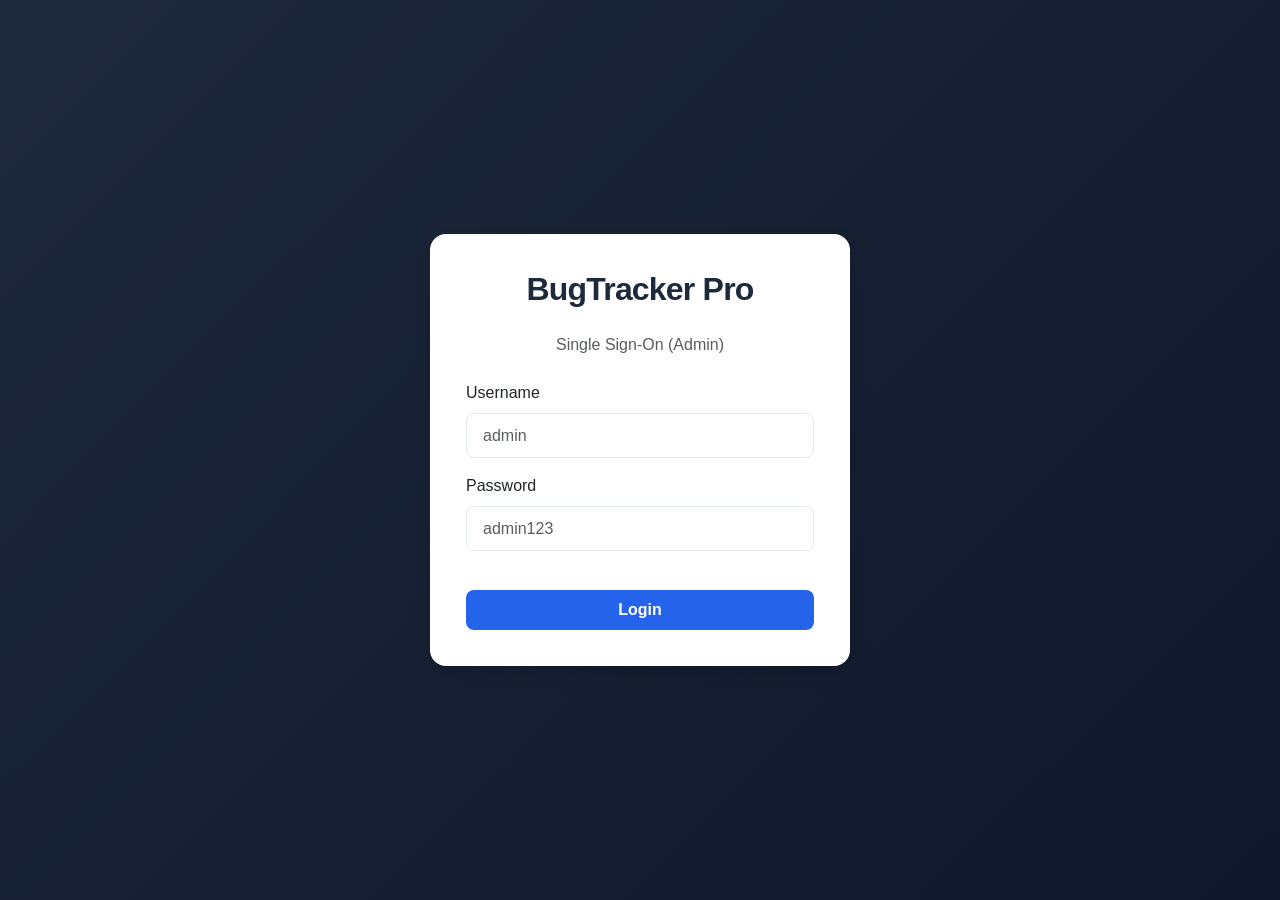
==== commit c0b8c39e: "Updated BTS project" ====
--- a/index.html
+++ b/index.html
@@ -8,195 +8,554 @@
     <link href="https://cdn.jsdelivr.net/npm/bootstrap@5.3.0/dist/css/bootstrap.min.css" rel="stylesheet">
     
     <link rel="stylesheet" href="style.css">
-   
+    <style>
+    .page-header { display:flex; align-items:center; justify-content:space-between; margin-bottom:1.5rem; flex-wrap:wrap; gap:0.75rem; }
+    .page-title { font-size:1.5rem; font-weight:700; color:var(--text-main); margin:0; }
+    .filter-bar { background:var(--white); border:1px solid var(--border-color); border-radius:10px; padding:0.75rem 1rem; margin-bottom:1.5rem; display:flex; align-items:center; gap:0.75rem; flex-wrap:wrap; }
+    .filter-bar select, .filter-bar input { border:1px solid var(--border-color); border-radius:6px; padding:0.35rem 0.75rem; font-size:0.85rem; color:var(--text-main); background:var(--bg-light); }
+    .filter-label { font-size:0.8rem; font-weight:600; color:var(--text-muted); text-transform:uppercase; letter-spacing:0.05em; }
+    #kanban-view .kanban-wrapper { display:grid; grid-template-columns:repeat(4,1fr); gap:1rem; align-items:start; }
+    @media(max-width:1100px){#kanban-view .kanban-wrapper{grid-template-columns:repeat(2,1fr);}}
+    @media(max-width:600px){#kanban-view .kanban-wrapper{grid-template-columns:1fr;}}
+    .kanban-column-header { display:flex; align-items:center; justify-content:space-between; margin-bottom:0.75rem; }
+    .kanban-column-title { font-size:0.8rem; font-weight:700; text-transform:uppercase; letter-spacing:0.08em; }
+    .kanban-count { background:var(--border-color); color:var(--text-muted); font-size:0.75rem; font-weight:700; border-radius:999px; padding:0.1rem 0.55rem; }
+    .issue-card .issue-summary { font-size:0.9rem; font-weight:600; color:var(--text-main); margin-bottom:0.5rem; line-height:1.3; }
+    .issue-card .issue-meta { display:flex; justify-content:space-between; align-items:center; margin-top:0.6rem; flex-wrap:wrap; gap:0.3rem; }
+    .issue-card .issue-project { font-size:0.75rem; color:var(--text-muted); font-weight:500; }
+    .issue-card .issue-assignee { font-size:0.72rem; background:#f1f5f9; color:var(--text-main); padding:0.15rem 0.5rem; border-radius:999px; font-weight:500; }
+    .issue-card .issue-date { font-size:0.72rem; color:var(--text-muted); }
+    .badge-priority { font-size:0.68rem; font-weight:700; padding:0.15rem 0.5rem; border-radius:4px; text-transform:uppercase; letter-spacing:0.04em; }
+    .prio-badge-high { background:#fee2e2; color:#991b1b; }
+    .prio-badge-medium { background:#fef3c7; color:#92400e; }
+    .prio-badge-low { background:#ede9fe; color:#4c1d95; }
+    .col-open { border-top:3px solid var(--open); }
+    .col-overdue { border-top:3px solid var(--overdue); }
+    .col-resolved { border-top:3px solid var(--resolved); }
+    #list-view table { background:var(--white); border-radius:10px; overflow:hidden; border:1px solid var(--border-color); }
+    #list-view thead th { font-size:0.75rem; font-weight:700; text-transform:uppercase; letter-spacing:0.06em; color:var(--text-muted); background:var(--bg-light); border-bottom:1px solid var(--border-color); padding:0.75rem 1rem; }
+    #list-view tbody td { font-size:0.875rem; padding:0.75rem 1rem; vertical-align:middle; border-bottom:1px solid #f1f5f9; }
+    #list-view tbody tr:last-child td { border-bottom:none; }
+    #list-view tbody tr:hover { background:#f8fafc; cursor:pointer; }
+    .stats-bar { display:grid; grid-template-columns:repeat(4,1fr); gap:1rem; margin-bottom:1.5rem; }
+    @media(max-width:700px){.stats-bar{grid-template-columns:repeat(2,1fr);}}
+    .stat-card { background:var(--white); border:1px solid var(--border-color); border-radius:10px; padding:1rem 1.25rem; }
+    .stat-card .stat-label { font-size:0.72rem; font-weight:700; text-transform:uppercase; letter-spacing:0.06em; color:var(--text-muted); margin-bottom:0.25rem; }
+    .stat-card .stat-value { font-size:1.75rem; font-weight:700; color:var(--text-main); line-height:1; }
+    .modal-content { border:none; border-radius:14px; box-shadow:0 25px 50px rgba(0,0,0,0.15); }
+    .modal-header { border-bottom:1px solid var(--border-color); padding:1.25rem 1.5rem; }
+    .modal-body { padding:1.5rem; }
+    .issue-detail-grid { display:grid; grid-template-columns:1fr 1fr; gap:1rem; }
+    @media(max-width:600px){.issue-detail-grid{grid-template-columns:1fr;}}
+    .detail-field { background:var(--bg-light); border-radius:8px; padding:0.75rem 1rem; }
+    .detail-field label { font-size:0.7rem; font-weight:700; text-transform:uppercase; letter-spacing:0.06em; color:var(--text-muted); display:block; margin-bottom:0.25rem; }
+    .detail-field .detail-value { font-size:0.9rem; font-weight:500; color:var(--text-main); }
+    .detail-field.span-2 { grid-column:span 2; }
+    .resolution-section { background:#f0fdf4; border:1px solid #bbf7d0; border-radius:10px; padding:1rem; margin-top:1rem; }
+    .resolution-section h6 { font-size:0.75rem; font-weight:700; text-transform:uppercase; letter-spacing:0.06em; color:#166534; margin-bottom:0.75rem; }
+    .empty-state { text-align:center; padding:3rem 1rem; color:var(--text-muted); }
+    .empty-state .empty-icon { font-size:2.5rem; margin-bottom:0.5rem; }
+</style>
 </head>
 <body class="bg-light">
 
-    <div id="login-section" class="login-container">
-        <div class="card shadow login-card">
-            <div class="card-body">
-                <div class="text-center mb-4">
-                    <h2 class="fw-bold">BugTracker Pro</h2>
-                    <p class="text-muted">Single Sign-On (Admin)</p>
-                </div>
-                
-                <div class="mb-3">
-                    <label class="form-label">Username</label>
-                    <input type="text" id="username" class="form-control" placeholder="admin">
-                </div>
-                
-                <div class="mb-4">
-                    <label class="form-label">Password</label>
-                    <input type="password" id="password" class="form-control" placeholder="admin123">
-                </div>
-                
-                <button class="btn btn-primary w-100 py-2" onclick="handleLogin()">Login</button>
-            </div>
+<div id="login-section" class="login-container">
+    <div class="card shadow login-card">
+        <div class="card-body">
+            <div class="text-center mb-4">
+                <h2 class="fw-bold">BugTracker Pro</h2>
+                <p class="text-muted">Single Sign-On (Admin)</p>
+            </div>
+
+            <div class="mb-3">
+                <label class="form-label">Username</label>
+                <input type="text" id="username" class="form-control" placeholder="admin">
+            </div>
+
+            <div class="mb-4">
+                <label class="form-label">Password</label>
+                <input type="password" id="password" class="form-control" placeholder="admin123">
+            </div>
+
+            <button class="btn btn-primary w-100 py-2" onclick="handleLogin()">Login</button>
         </div>
     </div>
-
-    <div id="app-content" class="d-none">
-        <nav class="navbar navbar-dark bg-dark px-4 py-3 shadow-sm">
-            <span class="navbar-brand fw-bold">BugTracker Pro</span>
-            <div class="d-flex align-items-center">
-                <span class="text-light me-3 small">Logged in as: <strong>Admin</strong></span>
-                <button class="btn btn-outline-danger btn-sm" onclick="handleLogout()">Logout</button>
-            </div>
-        </nav>
-        
-        <main class="container-fluid p-4">
-            <div id="main-ui">
-                 <div class="alert alert-success border-0 shadow-sm">
-                    <h4 class="alert-heading">Welcome Back!</h4>
-                    <p>The system is initialized and LocalStorage is active.</p>
-                 </div>
-                 
-                 </div>
-        </main>
+</div>
+
+<div id="app-content" class="d-none">
+
+    <nav class="navbar navbar-dark bg-dark px-4 py-3 shadow-sm">
+        <span class="navbar-brand fw-bold">BugTracker Pro</span>
+        <div class="d-flex align-items-center">
+            <span class="text-light me-3 small">Logged in as: <strong>Admin</strong></span>
+            <button class="btn btn-outline-danger btn-sm" onclick="handleLogout()">Logout</button>
+        </div>
+    </nav>
+
+    <main class="container-fluid p-4">
+
+        <div class="alert alert-success border-0 shadow-sm">
+            <h4 class="alert-heading">Welcome Back!</h4>
+            <p>The system is initialized and LocalStorage is active.</p>
+        </div>
+
+        <div id="main-ui">
+
+            <!-- ============================================================-->
+            <!--  ROLE 4: People and Project Management-->
+            <!-- ============================================================-->
+
+            <a class="btn btn-success btn-sm fw-semibold" data-bs-toggle="modal" data-bs-target="#personModal">
+                + New Person
+            </a>
+
+            <a class="btn btn-success btn-sm fw-semibold" data-bs-toggle="modal" data-bs-target="#projectModal">
+                + New Project
+            </a>
+
+            <div class="page-header">
+                <h1 class="page-title">📋 Issue Dashboard</h1>
+                <div class="d-flex gap-2 align-items-center flex-wrap">
+                    <div class="btn-group" role="group">
+                        <button class="btn btn-primary btn-sm" id="btn-kanban" onclick="switchView('kanban')">🗂 Kanban</button>
+                        <button class="btn btn-outline-secondary btn-sm" id="btn-list" onclick="switchView('list')">📄 List</button>
+                    </div>
+                    <a href="IssueCreation.html" class="btn btn-success btn-sm fw-semibold">+ New Issue</a>
+                </div>
+            </div>
+
+            <div class="stats-bar">
+                <div class="stat-card">
+                    <div class="stat-label">Total Issues</div>
+                    <div class="stat-value" id="stat-total">0</div>
+                </div>
+                <div class="stat-card" style="border-top:3px solid var(--open)">
+                    <div class="stat-label">Open</div>
+                    <div class="stat-value" id="stat-open" style="color:var(--open)">0</div>
+                </div>
+                <div class="stat-card" style="border-top:3px solid var(--overdue)">
+                    <div class="stat-label">Overdue</div>
+                    <div class="stat-value" id="stat-overdue" style="color:var(--overdue)">0</div>
+                </div>
+                <div class="stat-card" style="border-top:3px solid var(--resolved)">
+                    <div class="stat-label">Resolved</div>
+                    <div class="stat-value" id="stat-resolved" style="color:var(--resolved)">0</div>
+                </div>
+            </div>
+
+            <div class="filter-bar">
+                <span class="filter-label">Filter:</span>
+                <select id="filter-status" onchange="applyFilters()">
+                    <option value="">All Statuses</option>
+                    <option value="open">Open</option>
+                    <option value="resolved">Resolved</option>
+                    <option value="overdue">Overdue</option>
+                </select>
+                <select id="filter-priority" onchange="applyFilters()">
+                    <option value="">All Priorities</option>
+                    <option value="high">High</option>
+                    <option value="medium">Medium</option>
+                    <option value="low">Low</option>
+                </select>
+                <select id="filter-project" onchange="applyFilters()">
+                    <option value="">All Projects</option>
+                </select>
+                <input type="text" id="filter-search" placeholder="Search issues..." oninput="applyFilters()" style="min-width:160px;">
+                <button class="btn btn-outline-secondary btn-sm" onclick="clearFilters()">Clear</button>
+            </div>
+
+            <div id="kanban-view">
+                <div class="kanban-wrapper">
+
+                    <div class="kanban-column col-open">
+                        <div class="kanban-column-header">
+                            <span class="kanban-column-title" style="color:var(--open)">🔵 Open</span>
+                            <span class="kanban-count" id="count-open">0</span>
+                        </div>
+                        <div id="cards-open"></div>
+                        <div class="empty-state d-none" id="empty-open">
+                            <div class="empty-icon">🎉</div><div style="font-size:0.8rem">No open issues</div>
+                        </div>
+                    </div>
+
+                    <div class="kanban-column col-overdue">
+                        <div class="kanban-column-header">
+                            <span class="kanban-column-title" style="color:var(--overdue)">🔴 Overdue</span>
+                            <span class="kanban-count" id="count-overdue">0</span>
+                        </div>
+                        <div id="cards-overdue"></div>
+                        <div class="empty-state d-none" id="empty-overdue">
+                            <div class="empty-icon">✅</div><div style="font-size:0.8rem">None overdue</div>
+                        </div>
+                    </div>
+
+                    <div class="kanban-column" style="border-top:3px solid #f59e0b">
+                        <div class="kanban-column-header">
+                            <span class="kanban-column-title" style="color:#d97706">🟡 In Progress</span>
+                            <span class="kanban-count" id="count-inprogress">0</span>
+                        </div>
+                        <div id="cards-inprogress"></div>
+                        <div class="empty-state d-none" id="empty-inprogress">
+                            <div class="empty-icon">🚀</div><div style="font-size:0.8rem">Nothing in progress</div>
+                        </div>
+                    </div>
+
+                    <div class="kanban-column col-resolved">
+                        <div class="kanban-column-header">
+                            <span class="kanban-column-title" style="color:var(--resolved)">🟢 Resolved</span>
+                            <span class="kanban-count" id="count-resolved">0</span>
+                        </div>
+                        <div id="cards-resolved"></div>
+                        <div class="empty-state d-none" id="empty-resolved">
+                            <div class="empty-icon">📭</div><div style="font-size:0.8rem">None resolved yet</div>
+                        </div>
+                    </div>
+
+                </div>
+            </div>
+
+            <div id="list-view" class="d-none">
+                <div class="table-responsive">
+                    <table class="table table-hover mb-0">
+                        <thead>
+                        <tr>
+                            <th style="cursor:pointer" onclick="sortBy('id')">#ID ↕</th>
+                            <th style="cursor:pointer" onclick="sortBy('summary')">Summary ↕</th>
+                            <th style="cursor:pointer" onclick="sortBy('project')">Project ↕</th>
+                            <th style="cursor:pointer" onclick="sortBy('assignedTo')">Assignee ↕</th>
+                            <th style="cursor:pointer" onclick="sortBy('priority')">Priority ↕</th>
+                            <th style="cursor:pointer" onclick="sortBy('status')">Status ↕</th>
+                            <th style="cursor:pointer" onclick="sortBy('date')">Date ↕</th>
+                        </tr>
+                        </thead>
+                        <tbody id="list-tbody"></tbody>
+                    </table>
+                </div>
+                <div class="empty-state d-none" id="empty-list">
+                    <div class="empty-icon">🔍</div>
+                    <div>No issues found.</div>
+                </div>
+            </div>
+
+        </div>
+
+    </main>
+</div>
+
+<div class="modal fade" id="issueModal" tabindex="-1">
+    <div class="modal-dialog modal-lg modal-dialog-centered">
+        <div class="modal-content">
+            <div class="modal-header">
+                <div>
+                    <div class="d-flex align-items-center gap-2 mb-1">
+                        <span id="modal-status-badge" class="badge-status"></span>
+                        <span id="modal-priority-badge" class="badge-priority"></span>
+                    </div>
+                    <h5 class="modal-title fw-bold mb-0" id="modal-summary">Issue Title</h5>
+                </div>
+                <button type="button" class="btn-close" data-bs-dismiss="modal"></button>
+            </div>
+            <div class="modal-body">
+                <div class="issue-detail-grid" id="modal-detail-grid"></div>
+                <div id="modal-resolution-section" class="resolution-section d-none">
+                    <h6>✅ Resolution Details</h6>
+                    <div class="issue-detail-grid">
+                        <div class="detail-field">
+                            <label>Resolution Summary</label>
+                            <div class="detail-value" id="modal-res-summary">—</div>
+                        </div>
+                        <div class="detail-field">
+                            <label>Resolution Date</label>
+                            <div class="detail-value" id="modal-res-date">—</div>
+                        </div>
+                    </div>
+                </div>
+            </div>
+            <div class="modal-footer border-0">
+                <button class="btn btn-outline-secondary btn-sm" data-bs-dismiss="modal">Close</button>
+                <button class="btn btn-primary btn-sm" id="modal-edit-btn">Edit Issue</button>
+            </div>
+        </div>
     </div>
- 
-    <main class="container-fluid p-4">
-            <div id="main-ui" style="padding: 20px;">
-
-                <!-- Header -->
-                <div style="margin-bottom: 20px;">
-                    <h4>Issue Dashboard</h4>
-                    <a href="IssueCreation.html" class="btn btn-primary btn-sm">+ New Issue</a>
-                </div>
-
-                <!-- Single Issue Detail -->
-                <div id="issue-detail" style="display: none; background: white; border: 1px solid #ddd; border-radius: 8px; padding: 20px; margin-bottom: 20px;">
-                    <button id="close-detail-btn" class="btn btn-danger btn-sm" style="float: right;">Close</button>
-                    <h5 id="detail-summary"></h5>
-                    <hr>
-                    <p><strong>Description:</strong> <span id="detail-description"></span></p>
-                    <p><strong>Project:</strong> <span id="detail-project"></span></p>
-                    <p><strong>Assigned To:</strong> <span id="detail-assignedTo"></span></p>
-                    <p><strong>Reported By:</strong> <span id="detail-person"></span></p>
-                    <p><strong>Status:</strong> <span id="detail-status"></span></p>
-                    <p><strong>Priority:</strong> <span id="detail-priority"></span></p>
-                    <p><strong>Date Identified:</strong> <span id="detail-date"></span></p>
-                    <p><strong>Due Date:</strong> <span id="detail-dueDate"></span></p>
-
-                    <div id="detail-resolution" style="display: none; background: #f0fff4; border: 1px solid #b2dfdb; padding: 10px; border-radius: 6px; margin-top: 10px;">
-                        <p><strong>Resolution Summary:</strong> <span id="detail-resolutionSummary"></span></p>
-                        <p><strong>Resolution Date:</strong> <span id="detail-resolutionDate"></span></p>
-                    </div>
-                </div>
-
-                <!-- Kanban Board -->
-                <div style="display: grid; grid-template-columns: repeat(3, 1fr); gap: 15px;">
-
-                    <div style="background: #f1f5f9; border-radius: 8px; padding: 15px; border-top: 4px solid #3b82f6;">
-                        <h6 style="color: #3b82f6; text-transform: uppercase; font-weight: 700;">Open</h6>
-                        <div id="col-open"></div>
-                    </div>
-
-                    <div style="background: #f1f5f9; border-radius: 8px; padding: 15px; border-top: 4px solid #ef4444;">
-                        <h6 style="color: #ef4444; text-transform: uppercase; font-weight: 700;">Overdue</h6>
-                        <div id="col-overdue"></div>
-                    </div>
-
-                    <div style="background: #f1f5f9; border-radius: 8px; padding: 15px; border-top: 4px solid #10b981;">
-                        <h6 style="color: #10b981; text-transform: uppercase; font-weight: 700;">Resolved</h6>
-                        <div id="col-resolved"></div>
-                    </div>
-
-                </div>
-
-            </div>
-        </main>
-    </div>
-
-    <script src="storage.js"></script>
-    <script>
-        function renderDashboard() {
-            var issues = BTS.getData(BTS.KEYS.ISSUES);
-
-            document.getElementById("col-open").innerHTML = "";
-            document.getElementById("col-overdue").innerHTML = "";
-            document.getElementById("col-resolved").innerHTML = "";
-
-            for (var i = 0; i < issues.length; i++) {
-                var issue = issues[i];
-
-                var card = document.createElement("div");
-                card.style.background = "white";
-                card.style.border = "1px solid #ddd";
-                card.style.borderRadius = "6px";
-                card.style.padding = "10px";
-                card.style.marginBottom = "10px";
-                card.style.cursor = "pointer";
-
-                card.innerHTML =
-                    "<strong>" + issue.summary + "</strong>" +
-                    "<br><small>Priority: " + issue.priority + "</small>" +
-                    "<br><small>Assigned To: " + (issue.assignedTo || "Unassigned") + "</small>" +
-                    "<br><small>Project: " + (issue.project || "N/A") + "</small>";
-
-                card.addEventListener("click", function(issueId) {
-                    return function() {
-                        showDetail(issueId);
-                    };
-                }(issue.id));
-
-                if (issue.status === "open") {
-                    document.getElementById("col-open").appendChild(card);
-                } else if (issue.status === "overdue") {
-                    document.getElementById("col-overdue").appendChild(card);
-                } else if (issue.status === "resolved") {
-                    document.getElementById("col-resolved").appendChild(card);
-                }
-            }
-        }
-
-        function showDetail(issueId) {
-            var issues = BTS.getData(BTS.KEYS.ISSUES);
-            var issue = null;
-
-            for (var i = 0; i < issues.length; i++) {
-                if (issues[i].id == issueId) {
-                    issue = issues[i];
-                    break;
-                }
-            }
-
-            if (issue === null) return;
-
-            document.getElementById("detail-summary").textContent = issue.summary;
-            document.getElementById("detail-description").textContent = issue.description || "N/A";
-            document.getElementById("detail-project").textContent = issue.project || "N/A";
-            document.getElementById("detail-assignedTo").textContent = issue.assignedTo || "Unassigned";
-            document.getElementById("detail-person").textContent = issue.person || "N/A";
-            document.getElementById("detail-status").textContent = issue.status;
-            document.getElementById("detail-priority").textContent = issue.priority;
-            document.getElementById("detail-date").textContent = issue.date || "N/A";
-            document.getElementById("detail-dueDate").textContent = issue.dueDate || "N/A";
-
-            if (issue.status === "resolved") {
-                document.getElementById("detail-resolution").style.display = "block";
-                document.getElementById("detail-resolutionSummary").textContent = issue.resolutionSummary || "N/A";
-                document.getElementById("detail-resolutionDate").textContent = issue.resolutionDate || "N/A";
-            } else {
-                document.getElementById("detail-resolution").style.display = "none";
-            }
-
-            document.getElementById("issue-detail").style.display = "block";
-            window.scrollTo(0, 0);
-        }
-
-        document.getElementById("close-detail-btn").addEventListener("click", function() {
-            document.getElementById("issue-detail").style.display = "none";
-        });
-
-        var originalShowApp = window.showApp;
-        window.showApp = function() {
-            originalShowApp();
-            if (localStorage.getItem("bts_admin_logged_in") === "true") {
-                renderDashboard();
-            }
-        };
-    </script>
+</div>
+
+<section class="modal fade" id="personModal" tabindex="-1">
+  <section class="modal-dialog">
+    <section class="modal-content">
+
+      <section class="modal-header">
+        <h5 class="modal-title">Add New Person</h5>
+        <button type="button" class="btn-close" data-bs-dismiss="modal"></button>
+      </section>
+
+      <section class="modal-body">
+
+  <input type="number" id="newPersonId" placeholder="ID" class="form-control mb-2">
+  <input type="text" id="newPersonName" placeholder="First Name" class="form-control mb-2">
+  <input type="text" id="newPersonSurname" placeholder="Surname" class="form-control mb-2">
+  <input type="email" id="newPersonEmail" placeholder="Email" class="form-control mb-2">
+  <input type="text" id="newPersonUsername" placeholder="Username" class="form-control mb-2">
+
+  <label class="form-label mt-2">Profile Picture (optional)</label>
+  <input type="file" id="newPersonImage" class="form-control" accept="image/*">
+
+</section>
+
+      <section class="modal-footer">
+        <button class="btn btn-secondary" data-bs-dismiss="modal">Cancel</button>
+        <button class="btn btn-primary" onclick="addPerson()">Save</button>
+      </section>
+
+    </section>
+  </section>
+</section>
+
+<section class="modal fade" id="projectModal" tabindex="-1">
+  <section class="modal-dialog">
+    <section class="modal-content">
+
+      <section class="modal-header">
+        <h5 class="modal-title">Add New Project</h5>
+        <button type="button" class="btn-close" data-bs-dismiss="modal"></button>
+      </section>
+
+     <section class="modal-body">
+        <input type="number" id="newProjectId" placeholder="Project ID" class="form-control mb-2">
+        <input type="text" id="newProjectName" placeholder="Project Name" class="form-control">
+     </section>
+
+      <section class="modal-footer">
+        <button class="btn btn-secondary" data-bs-dismiss="modal">Cancel</button>
+        <button class="btn btn-primary" onclick="addProject()">Save</button>
+      </section>
+
+    </section>
+  </section>
+</section>
+
+<script src="https://cdn.jsdelivr.net/npm/bootstrap@5.3.0/dist/js/bootstrap.bundle.min.js"></script>
+<script src="storage.js"></script>
+<script src="PeopleProjects.js"></script>
+
+<script>
+let allIssues = [], filteredIssues = [], currentView = 'kanban', sortKey = 'id', sortAsc = true;
+const PRIORITY_ORDER = { high:0, medium:1, low:2 };
+
+function statusBadgeHtml(s) {
+    const m = { open:'status-open', resolved:'status-resolved', overdue:'status-overdue' };
+    return `<span class="badge-status ${m[s]||'status-open'}">${s}</span>`;
+}
+function priorityBadgeHtml(p) {
+    const m = { high:'prio-badge-high', medium:'prio-badge-medium', low:'prio-badge-low' };
+    return `<span class="badge-priority ${m[p]||'prio-badge-low'}">${p}</span>`;
+}
+function formatDate(d) {
+    if (!d) return '—';
+    const dt = new Date(d);
+    return isNaN(dt) ? d : dt.toLocaleDateString('en-ZA', { day:'2-digit', month:'short', year:'numeric' });
+}
+function getPersonDisplay(username) {
+    if (!username) return '👤 Unassigned';
+    const people = BTS.getData(BTS.KEYS.PEOPLE);
+    const person = people.find(p => p.username === username);
+    if (!person) return '👤 ' + username;
+    const name = `${person.name || ''} ${person.surname || ''}`;
+    if (person.profilePicture) {
+        return `<span style="display:flex;align-items:center;gap:6px;"><img src="${person.profilePicture}" style="width:22px;height:22px;border-radius:50%;object-fit:cover;">${name}</span>`;
+    }
+    return `👤 ${name}`;
+}
+
+function loadIssues() {
+    allIssues = BTS.getData(BTS.KEYS.ISSUES) || [];
+    populateProjectFilter();
+    applyFilters();
+}
+
+function updateStats(issues) {
+    document.getElementById('stat-total').textContent = issues.length;
+    document.getElementById('stat-open').textContent = issues.filter(i=>i.status==='open').length;
+    document.getElementById('stat-overdue').textContent = issues.filter(i=>i.status==='overdue').length;
+    document.getElementById('stat-resolved').textContent = issues.filter(i=>i.status==='resolved').length;
+}
+
+function populateProjectFilter() {
+    const sel = document.getElementById('filter-project');
+    const projects = [...new Set(allIssues.map(i=>i.project).filter(Boolean))].sort();
+    const cur = sel.value;
+    sel.innerHTML = '<option value="">All Projects</option>';
+    projects.forEach(p => { const o=document.createElement('option'); o.value=p; o.textContent=p; if(p===cur)o.selected=true; sel.appendChild(o); });
+}
+
+function applyFilters() {
+    const sf=document.getElementById('filter-status').value;
+    const pf=document.getElementById('filter-priority').value;
+    const jf=document.getElementById('filter-project').value;
+    const qf=document.getElementById('filter-search').value.toLowerCase();
+    filteredIssues = allIssues.filter(i => {
+        if(sf && i.status!==sf) return false;
+        if(pf && i.priority!==pf) return false;
+        if(jf && i.project!==jf) return false;
+        if(qf && !(i.summary||'').toLowerCase().includes(qf) && !(i.description||'').toLowerCase().includes(qf)) return false;
+        return true;
+    });
+    updateStats(filteredIssues);
+    renderCurrentView();
+}
+
+function clearFilters() {
+    document.getElementById('filter-status').value='';
+    document.getElementById('filter-priority').value='';
+    document.getElementById('filter-project').value='';
+    document.getElementById('filter-search').value='';
+    applyFilters();
+}
+
+function switchView(view) {
+    currentView = view;
+    document.getElementById('kanban-view').classList.toggle('d-none', view!=='kanban');
+    document.getElementById('list-view').classList.toggle('d-none', view!=='list');
+    document.getElementById('btn-kanban').className = view==='kanban' ? 'btn btn-primary btn-sm' : 'btn btn-outline-secondary btn-sm';
+    document.getElementById('btn-list').className = view==='list' ? 'btn btn-primary btn-sm' : 'btn btn-outline-secondary btn-sm';
+    renderCurrentView();
+}
+
+function renderCurrentView() {
+    currentView==='kanban' ? renderKanban() : renderList();
+}
+
+function buildIssueCard(issue) {
+    const card = document.createElement('div');
+    card.className = `issue-card prio-${issue.priority}`;
+    card.innerHTML = `
+        <div class="d-flex justify-content-between align-items-start mb-1">
+            ${priorityBadgeHtml(issue.priority)}
+            <span style="font-size:0.72rem;color:var(--text-muted)">#${issue.id}</span>
+        </div>
+        <div class="issue-summary">${issue.summary||'Untitled'}</div>
+        <div class="issue-project">${issue.project||'—'}</div>
+        <div class="issue-meta">
+            <span class="issue-assignee">${getPersonDisplay(issue.assignedTo)}</span>
+            <span class="issue-date">${formatDate(issue.date)}</span>
+        </div>`;
+    card.addEventListener('click', ()=>openIssueModal(issue.id));
+    return card;
+}
+
+function renderKanban() {
+    const cols = {
+        open: {cards:'cards-open',count:'count-open',empty:'empty-open'},
+        overdue: {cards:'cards-overdue',count:'count-overdue',empty:'empty-overdue'},
+        inprogress: {cards:'cards-inprogress',count:'count-inprogress',empty:'empty-inprogress'},
+        resolved: {cards:'cards-resolved',count:'count-resolved',empty:'empty-resolved'}
+    };
+    Object.values(cols).forEach(c=>document.getElementById(c.cards).innerHTML='');
+    const cat={open:[],overdue:[],inprogress:[],resolved:[]};
+
+    filteredIssues.forEach(i=>{
+        if(i.status==='resolved') cat.resolved.push(i);
+        else if(i.status==='overdue') cat.overdue.push(i);
+        else if(i.assignedTo) cat.inprogress.push(i);
+        else cat.open.push(i);
+    });
+
+    Object.entries(cat).forEach(([key,issues])=>{
+        const col=cols[key];
+        document.getElementById(col.count).textContent=issues.length;
+        const emptyEl=document.getElementById(col.empty);
+        if(issues.length===0){emptyEl.classList.remove('d-none');return;}
+        emptyEl.classList.add('d-none');
+        issues.sort((a,b)=>(PRIORITY_ORDER[a.priority]??2)-(PRIORITY_ORDER[b.priority]??2));
+        issues.forEach(i=>document.getElementById(col.cards).appendChild(buildIssueCard(i)));
+    });
+}
+
+function sortBy(key) {
+    if(sortKey===key) sortAsc=!sortAsc;
+    else {sortKey=key;sortAsc=true;}
+    renderList();
+}
+
+function renderList() {
+    const tbody=document.getElementById('list-tbody');
+    const emptyEl=document.getElementById('empty-list');
+    tbody.innerHTML='';
+    const sorted=[...filteredIssues].sort((a,b)=>{
+        let av=a[sortKey]??'', bv=b[sortKey]??'';
+        if(sortKey==='priority'){av=PRIORITY_ORDER[av]??9;bv=PRIORITY_ORDER[bv]??9;}
+        if(typeof av==='string')av=av.toLowerCase();
+        if(typeof bv==='string')bv=bv.toLowerCase();
+        return sortAsc?(av<bv?-1:av>bv?1:0):(av>bv?-1:av<bv?1:0);
+    });
+    if(sorted.length===0){emptyEl.classList.remove('d-none');return;}
+    emptyEl.classList.add('d-none');
+    sorted.forEach(issue=>{
+        const tr=document.createElement('tr');
+        tr.innerHTML=`
+        <td>#${issue.id}</td>
+        <td><strong>${issue.summary||'—'}</strong></td>
+        <td>${issue.project||'—'}</td>
+        <td>${getPersonDisplay(issue.assignedTo)}</td>
+        <td>${priorityBadgeHtml(issue.priority)}</td>
+        <td>${statusBadgeHtml(issue.status)}</td>
+        <td>${formatDate(issue.date)}</td>`;
+        tr.addEventListener('click',()=>openIssueModal(issue.id));
+        tbody.appendChild(tr);
+    });
+}
+
+function openIssueModal(issueId) {
+    const issue=allIssues.find(i=>i.id==issueId);
+    if(!issue) return;
+
+    document.getElementById('modal-summary').textContent=issue.summary||'Untitled';
+
+    const sb=document.getElementById('modal-status-badge');
+    sb.className=`badge-status status-${issue.status}`;
+    sb.textContent=issue.status;
+
+    const pb=document.getElementById('modal-priority-badge');
+    pb.className=`badge-priority prio-badge-${issue.priority}`;
+    pb.textContent=issue.priority;
+
+    document.getElementById('modal-detail-grid').innerHTML=`
+        <div class="detail-field span-2"><label>Description</label><div class="detail-value">${issue.description||'No description.'}</div></div>
+        <div class="detail-field"><label>Project</label><div class="detail-value">${issue.project||'—'}</div></div>
+        <div class="detail-field"><label>Assigned To</label><div class="detail-value">${getPersonDisplay(issue.assignedTo)}</div></div>
+        <div class="detail-field"><label>Reported By</label><div class="detail-value">${issue.person||'Admin'}</div></div>
+        <div class="detail-field"><label>Date Identified</label><div class="detail-value">${formatDate(issue.date)}</div></div>
+        <div class="detail-field"><label>Target Resolution</label><div class="detail-value">${formatDate(issue.dueDate)}</div></div>
+        <div class="detail-field"><label>Issue ID</label><div class="detail-value">#${issue.id}</div></div>`;
+
+    const resSection=document.getElementById('modal-resolution-section');
+    if(issue.status==='resolved'&&(issue.resolutionSummary||issue.resolutionDate)){
+        resSection.classList.remove('d-none');
+        document.getElementById('modal-res-summary').textContent=issue.resolutionSummary||'—';
+        document.getElementById('modal-res-date').textContent=formatDate(issue.resolutionDate);
+    } else resSection.classList.add('d-none');
+
+    document.getElementById('modal-edit-btn').onclick=()=>window.location.href=`editissue.html?edit=${issue.id}`;
+    new bootstrap.Modal(document.getElementById('issueModal')).show();
+}
+
+const _orig = window.showApp;
+window.showApp = function() {
+    _orig && _orig();
+    if(localStorage.getItem('bts_admin_logged_in')==='true') loadIssues();
+};
+
+document.addEventListener('DOMContentLoaded',()=>{
+    if(localStorage.getItem('bts_admin_logged_in')==='true'){
+        loadIssues();
+    }
+});
+window.addEventListener("focus", () => {
+    if (sessionStorage.getItem("bts_issue_updated") === "1") {
+        sessionStorage.removeItem("bts_issue_updated");
+        loadIssues();
+    }
+});
+</script>
 
 </body>
-</html>
+</html>
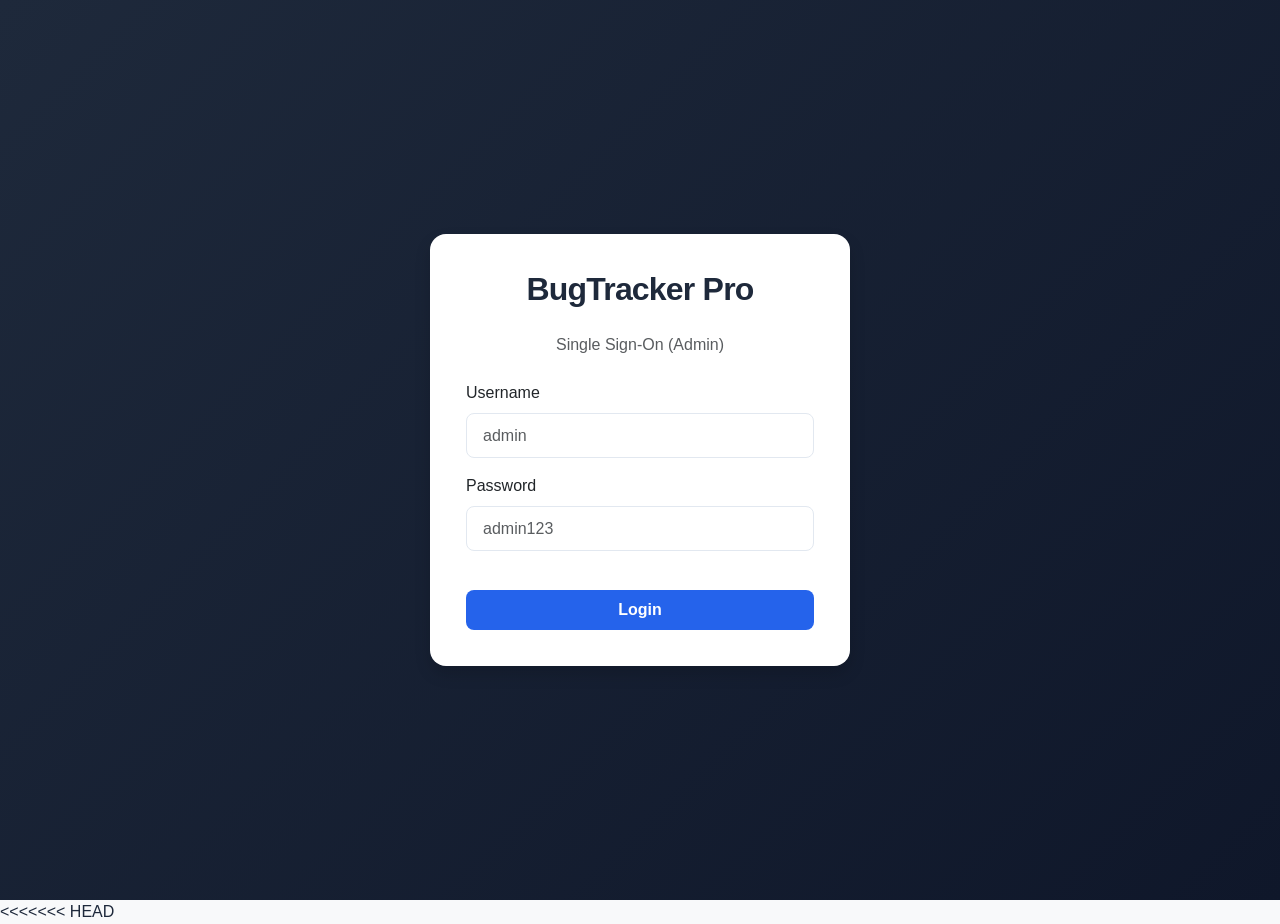
==== commit 8e957a56: "Merge remote-tracking branch 'origin/main'" ====
--- a/index.html
+++ b/index.html
@@ -8,54 +8,7 @@
     <link href="https://cdn.jsdelivr.net/npm/bootstrap@5.3.0/dist/css/bootstrap.min.css" rel="stylesheet">
     
     <link rel="stylesheet" href="style.css">
-    <style>
-    .page-header { display:flex; align-items:center; justify-content:space-between; margin-bottom:1.5rem; flex-wrap:wrap; gap:0.75rem; }
-    .page-title { font-size:1.5rem; font-weight:700; color:var(--text-main); margin:0; }
-    .filter-bar { background:var(--white); border:1px solid var(--border-color); border-radius:10px; padding:0.75rem 1rem; margin-bottom:1.5rem; display:flex; align-items:center; gap:0.75rem; flex-wrap:wrap; }
-    .filter-bar select, .filter-bar input { border:1px solid var(--border-color); border-radius:6px; padding:0.35rem 0.75rem; font-size:0.85rem; color:var(--text-main); background:var(--bg-light); }
-    .filter-label { font-size:0.8rem; font-weight:600; color:var(--text-muted); text-transform:uppercase; letter-spacing:0.05em; }
-    #kanban-view .kanban-wrapper { display:grid; grid-template-columns:repeat(4,1fr); gap:1rem; align-items:start; }
-    @media(max-width:1100px){#kanban-view .kanban-wrapper{grid-template-columns:repeat(2,1fr);}}
-    @media(max-width:600px){#kanban-view .kanban-wrapper{grid-template-columns:1fr;}}
-    .kanban-column-header { display:flex; align-items:center; justify-content:space-between; margin-bottom:0.75rem; }
-    .kanban-column-title { font-size:0.8rem; font-weight:700; text-transform:uppercase; letter-spacing:0.08em; }
-    .kanban-count { background:var(--border-color); color:var(--text-muted); font-size:0.75rem; font-weight:700; border-radius:999px; padding:0.1rem 0.55rem; }
-    .issue-card .issue-summary { font-size:0.9rem; font-weight:600; color:var(--text-main); margin-bottom:0.5rem; line-height:1.3; }
-    .issue-card .issue-meta { display:flex; justify-content:space-between; align-items:center; margin-top:0.6rem; flex-wrap:wrap; gap:0.3rem; }
-    .issue-card .issue-project { font-size:0.75rem; color:var(--text-muted); font-weight:500; }
-    .issue-card .issue-assignee { font-size:0.72rem; background:#f1f5f9; color:var(--text-main); padding:0.15rem 0.5rem; border-radius:999px; font-weight:500; }
-    .issue-card .issue-date { font-size:0.72rem; color:var(--text-muted); }
-    .badge-priority { font-size:0.68rem; font-weight:700; padding:0.15rem 0.5rem; border-radius:4px; text-transform:uppercase; letter-spacing:0.04em; }
-    .prio-badge-high { background:#fee2e2; color:#991b1b; }
-    .prio-badge-medium { background:#fef3c7; color:#92400e; }
-    .prio-badge-low { background:#ede9fe; color:#4c1d95; }
-    .col-open { border-top:3px solid var(--open); }
-    .col-overdue { border-top:3px solid var(--overdue); }
-    .col-resolved { border-top:3px solid var(--resolved); }
-    #list-view table { background:var(--white); border-radius:10px; overflow:hidden; border:1px solid var(--border-color); }
-    #list-view thead th { font-size:0.75rem; font-weight:700; text-transform:uppercase; letter-spacing:0.06em; color:var(--text-muted); background:var(--bg-light); border-bottom:1px solid var(--border-color); padding:0.75rem 1rem; }
-    #list-view tbody td { font-size:0.875rem; padding:0.75rem 1rem; vertical-align:middle; border-bottom:1px solid #f1f5f9; }
-    #list-view tbody tr:last-child td { border-bottom:none; }
-    #list-view tbody tr:hover { background:#f8fafc; cursor:pointer; }
-    .stats-bar { display:grid; grid-template-columns:repeat(4,1fr); gap:1rem; margin-bottom:1.5rem; }
-    @media(max-width:700px){.stats-bar{grid-template-columns:repeat(2,1fr);}}
-    .stat-card { background:var(--white); border:1px solid var(--border-color); border-radius:10px; padding:1rem 1.25rem; }
-    .stat-card .stat-label { font-size:0.72rem; font-weight:700; text-transform:uppercase; letter-spacing:0.06em; color:var(--text-muted); margin-bottom:0.25rem; }
-    .stat-card .stat-value { font-size:1.75rem; font-weight:700; color:var(--text-main); line-height:1; }
-    .modal-content { border:none; border-radius:14px; box-shadow:0 25px 50px rgba(0,0,0,0.15); }
-    .modal-header { border-bottom:1px solid var(--border-color); padding:1.25rem 1.5rem; }
-    .modal-body { padding:1.5rem; }
-    .issue-detail-grid { display:grid; grid-template-columns:1fr 1fr; gap:1rem; }
-    @media(max-width:600px){.issue-detail-grid{grid-template-columns:1fr;}}
-    .detail-field { background:var(--bg-light); border-radius:8px; padding:0.75rem 1rem; }
-    .detail-field label { font-size:0.7rem; font-weight:700; text-transform:uppercase; letter-spacing:0.06em; color:var(--text-muted); display:block; margin-bottom:0.25rem; }
-    .detail-field .detail-value { font-size:0.9rem; font-weight:500; color:var(--text-main); }
-    .detail-field.span-2 { grid-column:span 2; }
-    .resolution-section { background:#f0fdf4; border:1px solid #bbf7d0; border-radius:10px; padding:1rem; margin-top:1rem; }
-    .resolution-section h6 { font-size:0.75rem; font-weight:700; text-transform:uppercase; letter-spacing:0.06em; color:#166534; margin-bottom:0.75rem; }
-    .empty-state { text-align:center; padding:3rem 1rem; color:var(--text-muted); }
-    .empty-state .empty-icon { font-size:2.5rem; margin-bottom:0.5rem; }
-</style>
+   
 </head>
 <body class="bg-light">
 
@@ -82,6 +35,7 @@
     </div>
 </div>
 
+<<<<<<< HEAD
 <div id="app-content" class="d-none">
 
     <nav class="navbar navbar-dark bg-dark px-4 py-3 shadow-sm">
@@ -274,11 +228,83 @@
             <div class="modal-footer border-0">
                 <button class="btn btn-outline-secondary btn-sm" data-bs-dismiss="modal">Close</button>
                 <button class="btn btn-primary btn-sm" id="modal-edit-btn">Edit Issue</button>
-            </div>
-        </div>
+=======
+    <div id="app-content" class="d-none">
+        <nav class="navbar navbar-dark bg-dark px-4 py-3 shadow-sm">
+            <span class="navbar-brand fw-bold">BugTracker Pro</span>
+            <div class="d-flex align-items-center">
+                <span class="text-light me-3 small">Logged in as: <strong>Admin</strong></span>
+                <button class="btn btn-outline-danger btn-sm" onclick="handleLogout()">Logout</button>
+            </div>
+        </nav>
+        
+        <main class="container-fluid p-4">
+            <div id="main-ui">
+                 <div class="alert alert-success border-0 shadow-sm">
+                    <h4 class="alert-heading">Welcome Back!</h4>
+                    <p>The system is initialized and LocalStorage is active.</p>
+                 </div>
+                 
+                 </div>
+        </main>
+    </div>
+ 
+    <main class="container-fluid p-4">
+            <div id="main-ui" style="padding: 20px;">
+
+                <!-- Header -->
+                <div style="margin-bottom: 20px;">
+                    <h4>Issue Dashboard</h4>
+                    <a href="IssueCreation.html" class="btn btn-primary btn-sm">+ New Issue</a>
+                </div>
+
+                <!-- Single Issue Detail -->
+                <div id="issue-detail" style="display: none; background: white; border: 1px solid #ddd; border-radius: 8px; padding: 20px; margin-bottom: 20px;">
+                    <button id="close-detail-btn" class="btn btn-danger btn-sm" style="float: right;">Close</button>
+                    <h5 id="detail-summary"></h5>
+                    <hr>
+                    <p><strong>Description:</strong> <span id="detail-description"></span></p>
+                    <p><strong>Project:</strong> <span id="detail-project"></span></p>
+                    <p><strong>Assigned To:</strong> <span id="detail-assignedTo"></span></p>
+                    <p><strong>Reported By:</strong> <span id="detail-person"></span></p>
+                    <p><strong>Status:</strong> <span id="detail-status"></span></p>
+                    <p><strong>Priority:</strong> <span id="detail-priority"></span></p>
+                    <p><strong>Date Identified:</strong> <span id="detail-date"></span></p>
+                    <p><strong>Due Date:</strong> <span id="detail-dueDate"></span></p>
+
+                    <div id="detail-resolution" style="display: none; background: #f0fff4; border: 1px solid #b2dfdb; padding: 10px; border-radius: 6px; margin-top: 10px;">
+                        <p><strong>Resolution Summary:</strong> <span id="detail-resolutionSummary"></span></p>
+                        <p><strong>Resolution Date:</strong> <span id="detail-resolutionDate"></span></p>
+                    </div>
+                </div>
+
+                <!-- Kanban Board -->
+                <div style="display: grid; grid-template-columns: repeat(3, 1fr); gap: 15px;">
+
+                    <div style="background: #f1f5f9; border-radius: 8px; padding: 15px; border-top: 4px solid #3b82f6;">
+                        <h6 style="color: #3b82f6; text-transform: uppercase; font-weight: 700;">Open</h6>
+                        <div id="col-open"></div>
+                    </div>
+
+                    <div style="background: #f1f5f9; border-radius: 8px; padding: 15px; border-top: 4px solid #ef4444;">
+                        <h6 style="color: #ef4444; text-transform: uppercase; font-weight: 700;">Overdue</h6>
+                        <div id="col-overdue"></div>
+                    </div>
+
+                    <div style="background: #f1f5f9; border-radius: 8px; padding: 15px; border-top: 4px solid #10b981;">
+                        <h6 style="color: #10b981; text-transform: uppercase; font-weight: 700;">Resolved</h6>
+                        <div id="col-resolved"></div>
+                    </div>
+
+                </div>
+
+>>>>>>> origin/main
+            </div>
+        </main>
     </div>
 </div>
 
+<<<<<<< HEAD
 <section class="modal fade" id="personModal" tabindex="-1">
   <section class="modal-dialog">
     <section class="modal-content">
@@ -557,5 +583,97 @@
 });
 </script>
 
+=======
+    <script src="storage.js"></script>
+    <script>
+        function renderDashboard() {
+            var issues = BTS.getData(BTS.KEYS.ISSUES);
+
+            document.getElementById("col-open").innerHTML = "";
+            document.getElementById("col-overdue").innerHTML = "";
+            document.getElementById("col-resolved").innerHTML = "";
+
+            for (var i = 0; i < issues.length; i++) {
+                var issue = issues[i];
+
+                var card = document.createElement("div");
+                card.style.background = "white";
+                card.style.border = "1px solid #ddd";
+                card.style.borderRadius = "6px";
+                card.style.padding = "10px";
+                card.style.marginBottom = "10px";
+                card.style.cursor = "pointer";
+
+                card.innerHTML =
+                    "<strong>" + issue.summary + "</strong>" +
+                    "<br><small>Priority: " + issue.priority + "</small>" +
+                    "<br><small>Assigned To: " + (issue.assignedTo || "Unassigned") + "</small>" +
+                    "<br><small>Project: " + (issue.project || "N/A") + "</small>";
+
+                card.addEventListener("click", function(issueId) {
+                    return function() {
+                        showDetail(issueId);
+                    };
+                }(issue.id));
+
+                if (issue.status === "open") {
+                    document.getElementById("col-open").appendChild(card);
+                } else if (issue.status === "overdue") {
+                    document.getElementById("col-overdue").appendChild(card);
+                } else if (issue.status === "resolved") {
+                    document.getElementById("col-resolved").appendChild(card);
+                }
+            }
+        }
+
+        function showDetail(issueId) {
+            var issues = BTS.getData(BTS.KEYS.ISSUES);
+            var issue = null;
+
+            for (var i = 0; i < issues.length; i++) {
+                if (issues[i].id == issueId) {
+                    issue = issues[i];
+                    break;
+                }
+            }
+
+            if (issue === null) return;
+
+            document.getElementById("detail-summary").textContent = issue.summary;
+            document.getElementById("detail-description").textContent = issue.description || "N/A";
+            document.getElementById("detail-project").textContent = issue.project || "N/A";
+            document.getElementById("detail-assignedTo").textContent = issue.assignedTo || "Unassigned";
+            document.getElementById("detail-person").textContent = issue.person || "N/A";
+            document.getElementById("detail-status").textContent = issue.status;
+            document.getElementById("detail-priority").textContent = issue.priority;
+            document.getElementById("detail-date").textContent = issue.date || "N/A";
+            document.getElementById("detail-dueDate").textContent = issue.dueDate || "N/A";
+
+            if (issue.status === "resolved") {
+                document.getElementById("detail-resolution").style.display = "block";
+                document.getElementById("detail-resolutionSummary").textContent = issue.resolutionSummary || "N/A";
+                document.getElementById("detail-resolutionDate").textContent = issue.resolutionDate || "N/A";
+            } else {
+                document.getElementById("detail-resolution").style.display = "none";
+            }
+
+            document.getElementById("issue-detail").style.display = "block";
+            window.scrollTo(0, 0);
+        }
+
+        document.getElementById("close-detail-btn").addEventListener("click", function() {
+            document.getElementById("issue-detail").style.display = "none";
+        });
+
+        var originalShowApp = window.showApp;
+        window.showApp = function() {
+            originalShowApp();
+            if (localStorage.getItem("bts_admin_logged_in") === "true") {
+                renderDashboard();
+            }
+        };
+    </script>
+
+>>>>>>> origin/main
 </body>
 </html>
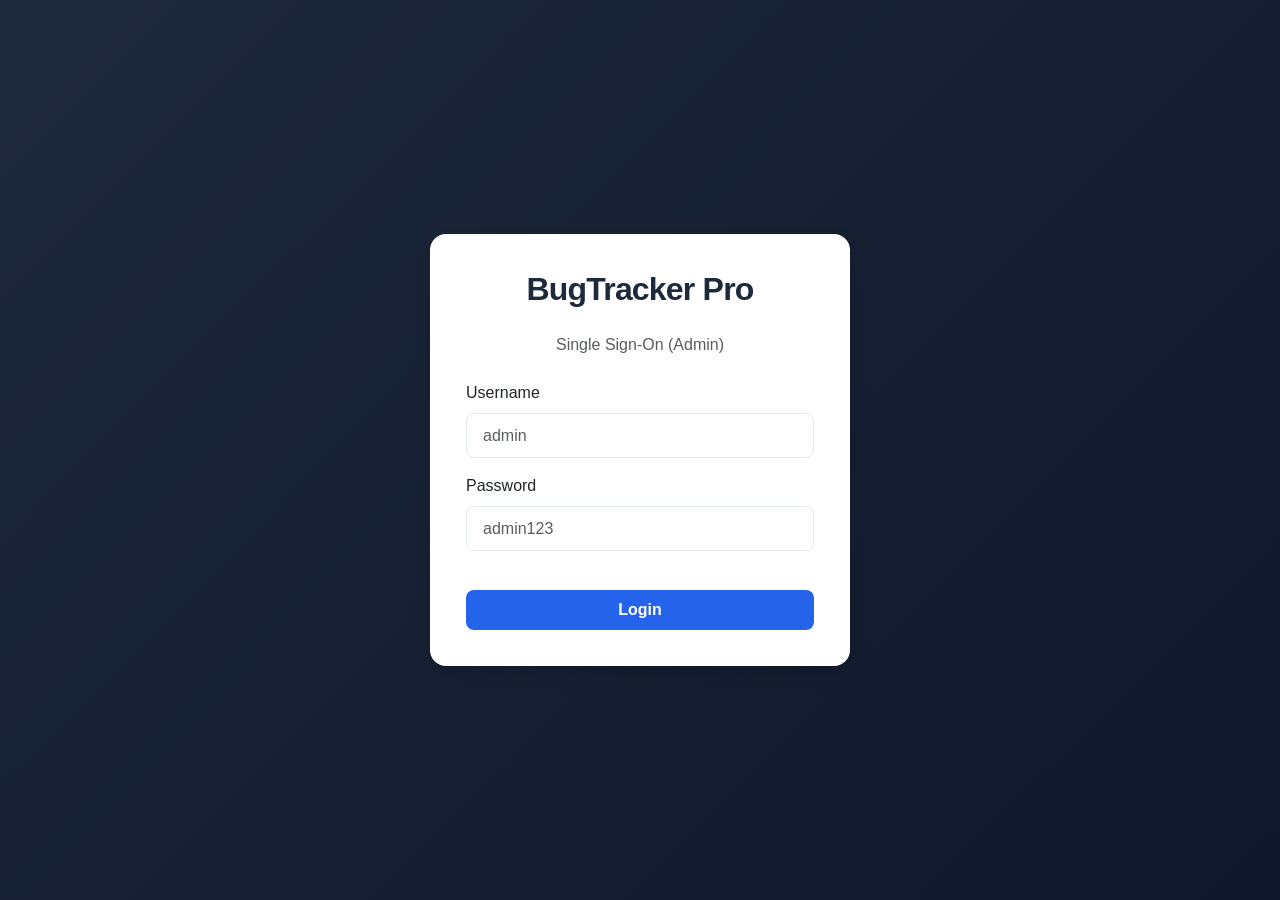
==== commit e817ee6c: "Updated BTS Project" ====
--- a/index.html
+++ b/index.html
@@ -8,7 +8,54 @@
     <link href="https://cdn.jsdelivr.net/npm/bootstrap@5.3.0/dist/css/bootstrap.min.css" rel="stylesheet">
     
     <link rel="stylesheet" href="style.css">
-   
+    <style>
+    .page-header { display:flex; align-items:center; justify-content:space-between; margin-bottom:1.5rem; flex-wrap:wrap; gap:0.75rem; }
+    .page-title { font-size:1.5rem; font-weight:700; color:var(--text-main); margin:0; }
+    .filter-bar { background:var(--white); border:1px solid var(--border-color); border-radius:10px; padding:0.75rem 1rem; margin-bottom:1.5rem; display:flex; align-items:center; gap:0.75rem; flex-wrap:wrap; }
+    .filter-bar select, .filter-bar input { border:1px solid var(--border-color); border-radius:6px; padding:0.35rem 0.75rem; font-size:0.85rem; color:var(--text-main); background:var(--bg-light); }
+    .filter-label { font-size:0.8rem; font-weight:600; color:var(--text-muted); text-transform:uppercase; letter-spacing:0.05em; }
+    #kanban-view .kanban-wrapper { display:grid; grid-template-columns:repeat(4,1fr); gap:1rem; align-items:start; }
+    @media(max-width:1100px){#kanban-view .kanban-wrapper{grid-template-columns:repeat(2,1fr);}}
+    @media(max-width:600px){#kanban-view .kanban-wrapper{grid-template-columns:1fr;}}
+    .kanban-column-header { display:flex; align-items:center; justify-content:space-between; margin-bottom:0.75rem; }
+    .kanban-column-title { font-size:0.8rem; font-weight:700; text-transform:uppercase; letter-spacing:0.08em; }
+    .kanban-count { background:var(--border-color); color:var(--text-muted); font-size:0.75rem; font-weight:700; border-radius:999px; padding:0.1rem 0.55rem; }
+    .issue-card .issue-summary { font-size:0.9rem; font-weight:600; color:var(--text-main); margin-bottom:0.5rem; line-height:1.3; }
+    .issue-card .issue-meta { display:flex; justify-content:space-between; align-items:center; margin-top:0.6rem; flex-wrap:wrap; gap:0.3rem; }
+    .issue-card .issue-project { font-size:0.75rem; color:var(--text-muted); font-weight:500; }
+    .issue-card .issue-assignee { font-size:0.72rem; background:#f1f5f9; color:var(--text-main); padding:0.15rem 0.5rem; border-radius:999px; font-weight:500; }
+    .issue-card .issue-date { font-size:0.72rem; color:var(--text-muted); }
+    .badge-priority { font-size:0.68rem; font-weight:700; padding:0.15rem 0.5rem; border-radius:4px; text-transform:uppercase; letter-spacing:0.04em; }
+    .prio-badge-high { background:#fee2e2; color:#991b1b; }
+    .prio-badge-medium { background:#fef3c7; color:#92400e; }
+    .prio-badge-low { background:#ede9fe; color:#4c1d95; }
+    .col-open { border-top:3px solid var(--open); }
+    .col-overdue { border-top:3px solid var(--overdue); }
+    .col-resolved { border-top:3px solid var(--resolved); }
+    #list-view table { background:var(--white); border-radius:10px; overflow:hidden; border:1px solid var(--border-color); }
+    #list-view thead th { font-size:0.75rem; font-weight:700; text-transform:uppercase; letter-spacing:0.06em; color:var(--text-muted); background:var(--bg-light); border-bottom:1px solid var(--border-color); padding:0.75rem 1rem; }
+    #list-view tbody td { font-size:0.875rem; padding:0.75rem 1rem; vertical-align:middle; border-bottom:1px solid #f1f5f9; }
+    #list-view tbody tr:last-child td { border-bottom:none; }
+    #list-view tbody tr:hover { background:#f8fafc; cursor:pointer; }
+    .stats-bar { display:grid; grid-template-columns:repeat(4,1fr); gap:1rem; margin-bottom:1.5rem; }
+    @media(max-width:700px){.stats-bar{grid-template-columns:repeat(2,1fr);}}
+    .stat-card { background:var(--white); border:1px solid var(--border-color); border-radius:10px; padding:1rem 1.25rem; }
+    .stat-card .stat-label { font-size:0.72rem; font-weight:700; text-transform:uppercase; letter-spacing:0.06em; color:var(--text-muted); margin-bottom:0.25rem; }
+    .stat-card .stat-value { font-size:1.75rem; font-weight:700; color:var(--text-main); line-height:1; }
+    .modal-content { border:none; border-radius:14px; box-shadow:0 25px 50px rgba(0,0,0,0.15); }
+    .modal-header { border-bottom:1px solid var(--border-color); padding:1.25rem 1.5rem; }
+    .modal-body { padding:1.5rem; }
+    .issue-detail-grid { display:grid; grid-template-columns:1fr 1fr; gap:1rem; }
+    @media(max-width:600px){.issue-detail-grid{grid-template-columns:1fr;}}
+    .detail-field { background:var(--bg-light); border-radius:8px; padding:0.75rem 1rem; }
+    .detail-field label { font-size:0.7rem; font-weight:700; text-transform:uppercase; letter-spacing:0.06em; color:var(--text-muted); display:block; margin-bottom:0.25rem; }
+    .detail-field .detail-value { font-size:0.9rem; font-weight:500; color:var(--text-main); }
+    .detail-field.span-2 { grid-column:span 2; }
+    .resolution-section { background:#f0fdf4; border:1px solid #bbf7d0; border-radius:10px; padding:1rem; margin-top:1rem; }
+    .resolution-section h6 { font-size:0.75rem; font-weight:700; text-transform:uppercase; letter-spacing:0.06em; color:#166534; margin-bottom:0.75rem; }
+    .empty-state { text-align:center; padding:3rem 1rem; color:var(--text-muted); }
+    .empty-state .empty-icon { font-size:2.5rem; margin-bottom:0.5rem; }
+</style>
 </head>
 <body class="bg-light">
 
@@ -35,7 +82,6 @@
     </div>
 </div>
 
-<<<<<<< HEAD
 <div id="app-content" class="d-none">
 
     <nav class="navbar navbar-dark bg-dark px-4 py-3 shadow-sm">
@@ -228,83 +274,11 @@
             <div class="modal-footer border-0">
                 <button class="btn btn-outline-secondary btn-sm" data-bs-dismiss="modal">Close</button>
                 <button class="btn btn-primary btn-sm" id="modal-edit-btn">Edit Issue</button>
-=======
-    <div id="app-content" class="d-none">
-        <nav class="navbar navbar-dark bg-dark px-4 py-3 shadow-sm">
-            <span class="navbar-brand fw-bold">BugTracker Pro</span>
-            <div class="d-flex align-items-center">
-                <span class="text-light me-3 small">Logged in as: <strong>Admin</strong></span>
-                <button class="btn btn-outline-danger btn-sm" onclick="handleLogout()">Logout</button>
-            </div>
-        </nav>
-        
-        <main class="container-fluid p-4">
-            <div id="main-ui">
-                 <div class="alert alert-success border-0 shadow-sm">
-                    <h4 class="alert-heading">Welcome Back!</h4>
-                    <p>The system is initialized and LocalStorage is active.</p>
-                 </div>
-                 
-                 </div>
-        </main>
-    </div>
- 
-    <main class="container-fluid p-4">
-            <div id="main-ui" style="padding: 20px;">
-
-                <!-- Header -->
-                <div style="margin-bottom: 20px;">
-                    <h4>Issue Dashboard</h4>
-                    <a href="IssueCreation.html" class="btn btn-primary btn-sm">+ New Issue</a>
-                </div>
-
-                <!-- Single Issue Detail -->
-                <div id="issue-detail" style="display: none; background: white; border: 1px solid #ddd; border-radius: 8px; padding: 20px; margin-bottom: 20px;">
-                    <button id="close-detail-btn" class="btn btn-danger btn-sm" style="float: right;">Close</button>
-                    <h5 id="detail-summary"></h5>
-                    <hr>
-                    <p><strong>Description:</strong> <span id="detail-description"></span></p>
-                    <p><strong>Project:</strong> <span id="detail-project"></span></p>
-                    <p><strong>Assigned To:</strong> <span id="detail-assignedTo"></span></p>
-                    <p><strong>Reported By:</strong> <span id="detail-person"></span></p>
-                    <p><strong>Status:</strong> <span id="detail-status"></span></p>
-                    <p><strong>Priority:</strong> <span id="detail-priority"></span></p>
-                    <p><strong>Date Identified:</strong> <span id="detail-date"></span></p>
-                    <p><strong>Due Date:</strong> <span id="detail-dueDate"></span></p>
-
-                    <div id="detail-resolution" style="display: none; background: #f0fff4; border: 1px solid #b2dfdb; padding: 10px; border-radius: 6px; margin-top: 10px;">
-                        <p><strong>Resolution Summary:</strong> <span id="detail-resolutionSummary"></span></p>
-                        <p><strong>Resolution Date:</strong> <span id="detail-resolutionDate"></span></p>
-                    </div>
-                </div>
-
-                <!-- Kanban Board -->
-                <div style="display: grid; grid-template-columns: repeat(3, 1fr); gap: 15px;">
-
-                    <div style="background: #f1f5f9; border-radius: 8px; padding: 15px; border-top: 4px solid #3b82f6;">
-                        <h6 style="color: #3b82f6; text-transform: uppercase; font-weight: 700;">Open</h6>
-                        <div id="col-open"></div>
-                    </div>
-
-                    <div style="background: #f1f5f9; border-radius: 8px; padding: 15px; border-top: 4px solid #ef4444;">
-                        <h6 style="color: #ef4444; text-transform: uppercase; font-weight: 700;">Overdue</h6>
-                        <div id="col-overdue"></div>
-                    </div>
-
-                    <div style="background: #f1f5f9; border-radius: 8px; padding: 15px; border-top: 4px solid #10b981;">
-                        <h6 style="color: #10b981; text-transform: uppercase; font-weight: 700;">Resolved</h6>
-                        <div id="col-resolved"></div>
-                    </div>
-
-                </div>
-
->>>>>>> origin/main
-            </div>
-        </main>
+            </div>
+        </div>
     </div>
 </div>
 
-<<<<<<< HEAD
 <section class="modal fade" id="personModal" tabindex="-1">
   <section class="modal-dialog">
     <section class="modal-content">
@@ -583,97 +557,5 @@
 });
 </script>
 
-=======
-    <script src="storage.js"></script>
-    <script>
-        function renderDashboard() {
-            var issues = BTS.getData(BTS.KEYS.ISSUES);
-
-            document.getElementById("col-open").innerHTML = "";
-            document.getElementById("col-overdue").innerHTML = "";
-            document.getElementById("col-resolved").innerHTML = "";
-
-            for (var i = 0; i < issues.length; i++) {
-                var issue = issues[i];
-
-                var card = document.createElement("div");
-                card.style.background = "white";
-                card.style.border = "1px solid #ddd";
-                card.style.borderRadius = "6px";
-                card.style.padding = "10px";
-                card.style.marginBottom = "10px";
-                card.style.cursor = "pointer";
-
-                card.innerHTML =
-                    "<strong>" + issue.summary + "</strong>" +
-                    "<br><small>Priority: " + issue.priority + "</small>" +
-                    "<br><small>Assigned To: " + (issue.assignedTo || "Unassigned") + "</small>" +
-                    "<br><small>Project: " + (issue.project || "N/A") + "</small>";
-
-                card.addEventListener("click", function(issueId) {
-                    return function() {
-                        showDetail(issueId);
-                    };
-                }(issue.id));
-
-                if (issue.status === "open") {
-                    document.getElementById("col-open").appendChild(card);
-                } else if (issue.status === "overdue") {
-                    document.getElementById("col-overdue").appendChild(card);
-                } else if (issue.status === "resolved") {
-                    document.getElementById("col-resolved").appendChild(card);
-                }
-            }
-        }
-
-        function showDetail(issueId) {
-            var issues = BTS.getData(BTS.KEYS.ISSUES);
-            var issue = null;
-
-            for (var i = 0; i < issues.length; i++) {
-                if (issues[i].id == issueId) {
-                    issue = issues[i];
-                    break;
-                }
-            }
-
-            if (issue === null) return;
-
-            document.getElementById("detail-summary").textContent = issue.summary;
-            document.getElementById("detail-description").textContent = issue.description || "N/A";
-            document.getElementById("detail-project").textContent = issue.project || "N/A";
-            document.getElementById("detail-assignedTo").textContent = issue.assignedTo || "Unassigned";
-            document.getElementById("detail-person").textContent = issue.person || "N/A";
-            document.getElementById("detail-status").textContent = issue.status;
-            document.getElementById("detail-priority").textContent = issue.priority;
-            document.getElementById("detail-date").textContent = issue.date || "N/A";
-            document.getElementById("detail-dueDate").textContent = issue.dueDate || "N/A";
-
-            if (issue.status === "resolved") {
-                document.getElementById("detail-resolution").style.display = "block";
-                document.getElementById("detail-resolutionSummary").textContent = issue.resolutionSummary || "N/A";
-                document.getElementById("detail-resolutionDate").textContent = issue.resolutionDate || "N/A";
-            } else {
-                document.getElementById("detail-resolution").style.display = "none";
-            }
-
-            document.getElementById("issue-detail").style.display = "block";
-            window.scrollTo(0, 0);
-        }
-
-        document.getElementById("close-detail-btn").addEventListener("click", function() {
-            document.getElementById("issue-detail").style.display = "none";
-        });
-
-        var originalShowApp = window.showApp;
-        window.showApp = function() {
-            originalShowApp();
-            if (localStorage.getItem("bts_admin_logged_in") === "true") {
-                renderDashboard();
-            }
-        };
-    </script>
-
->>>>>>> origin/main
 </body>
 </html>
